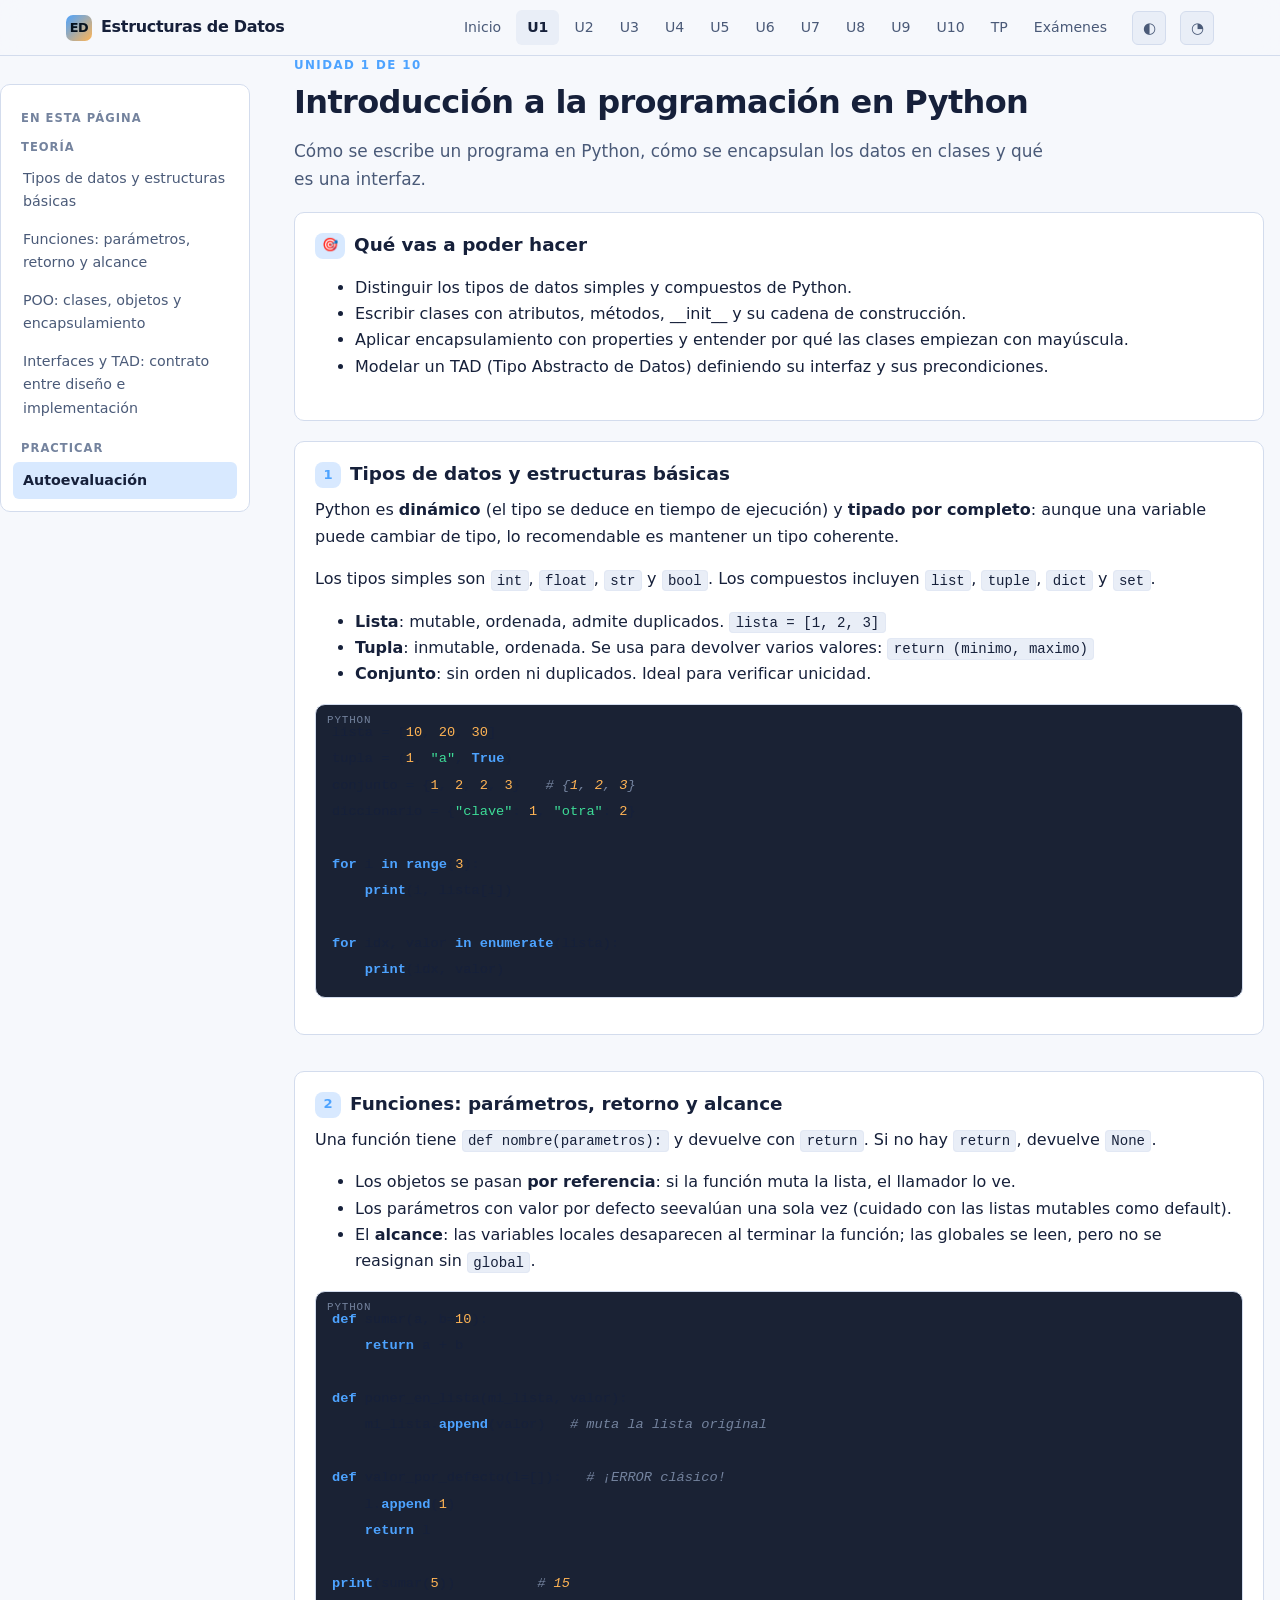
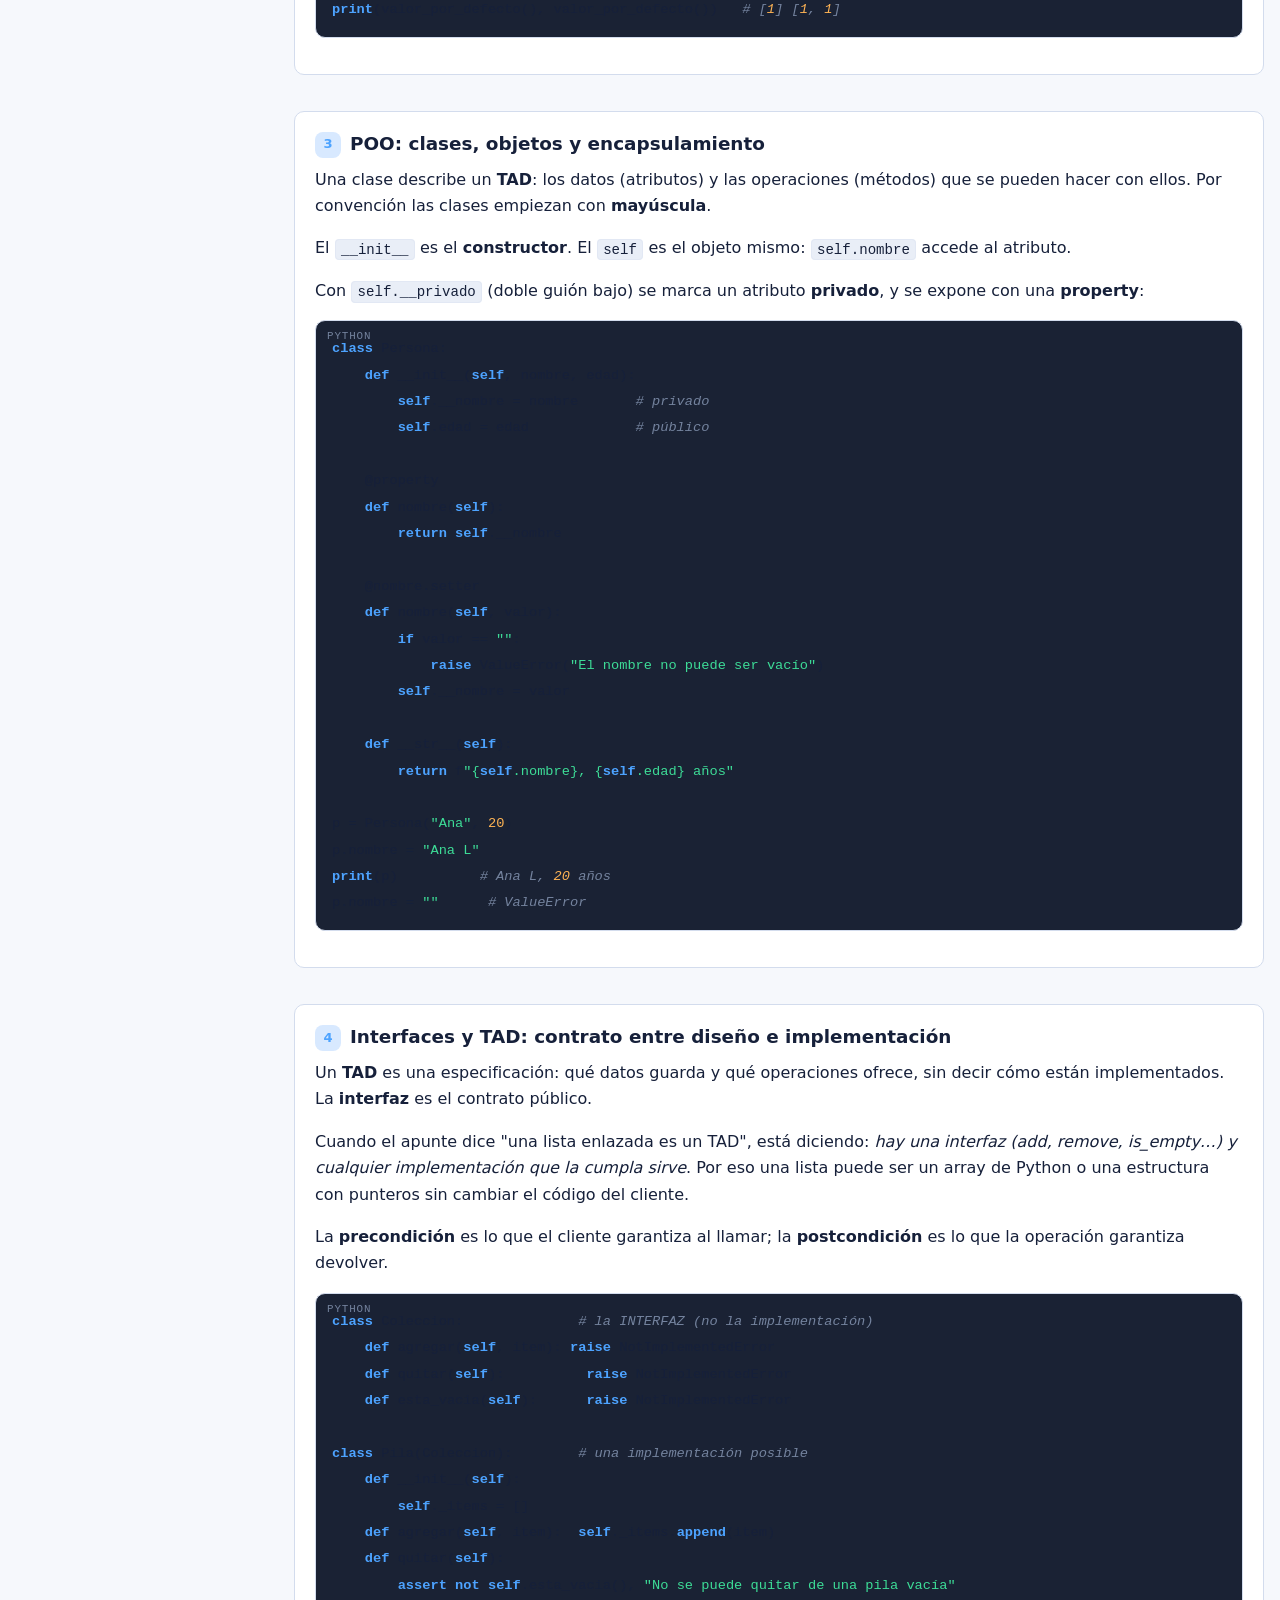
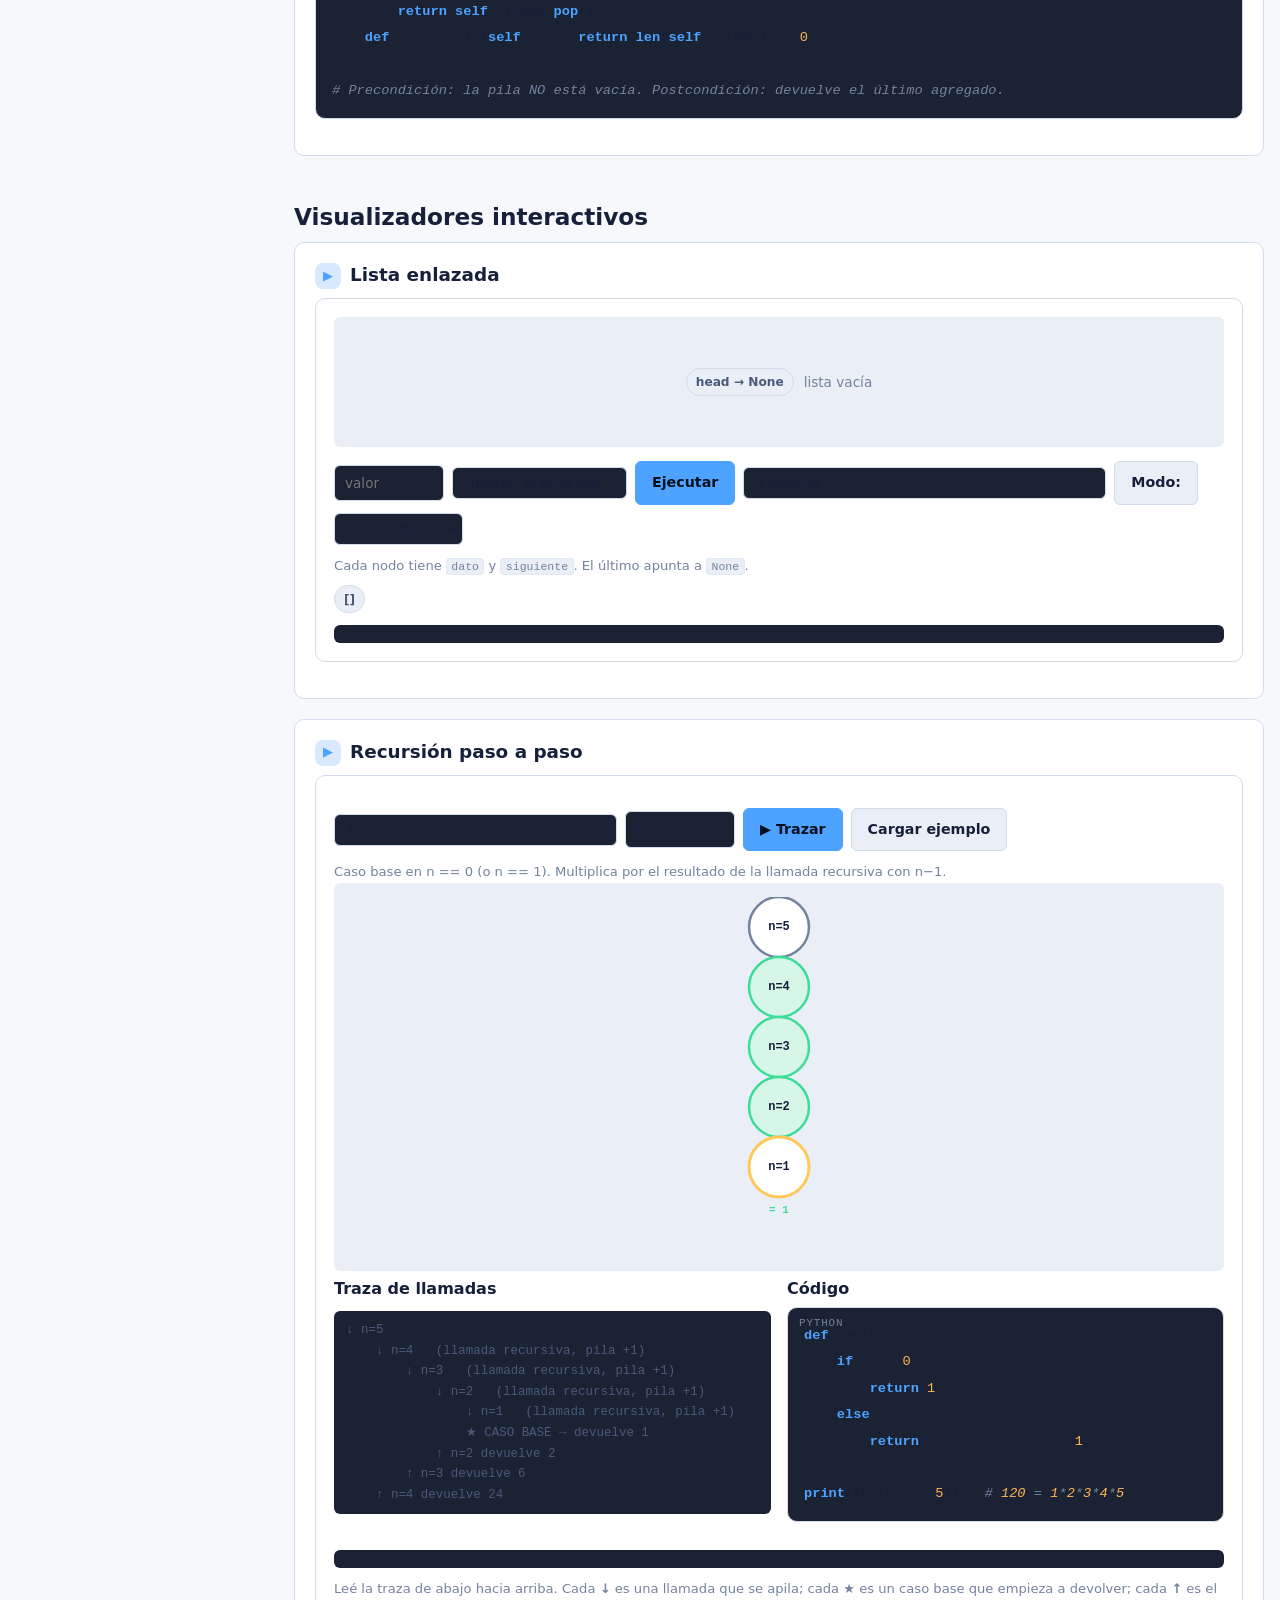
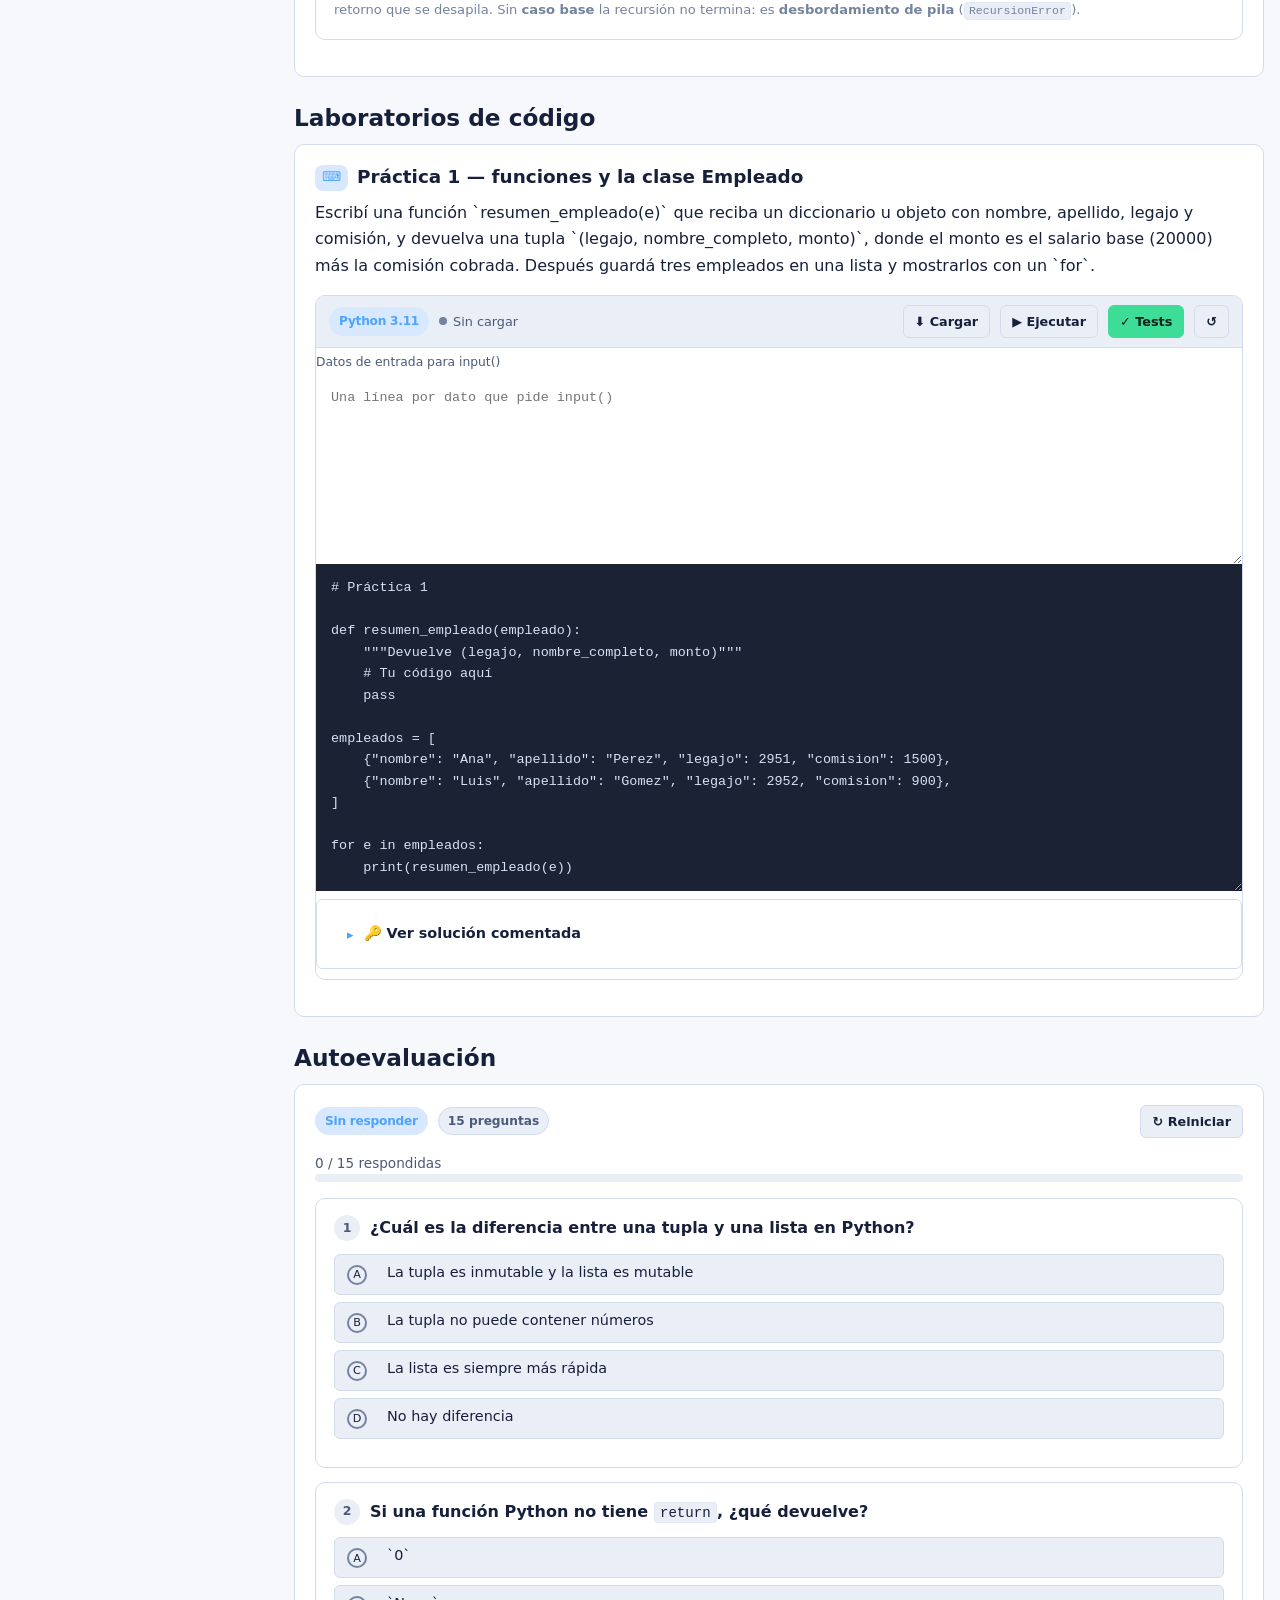
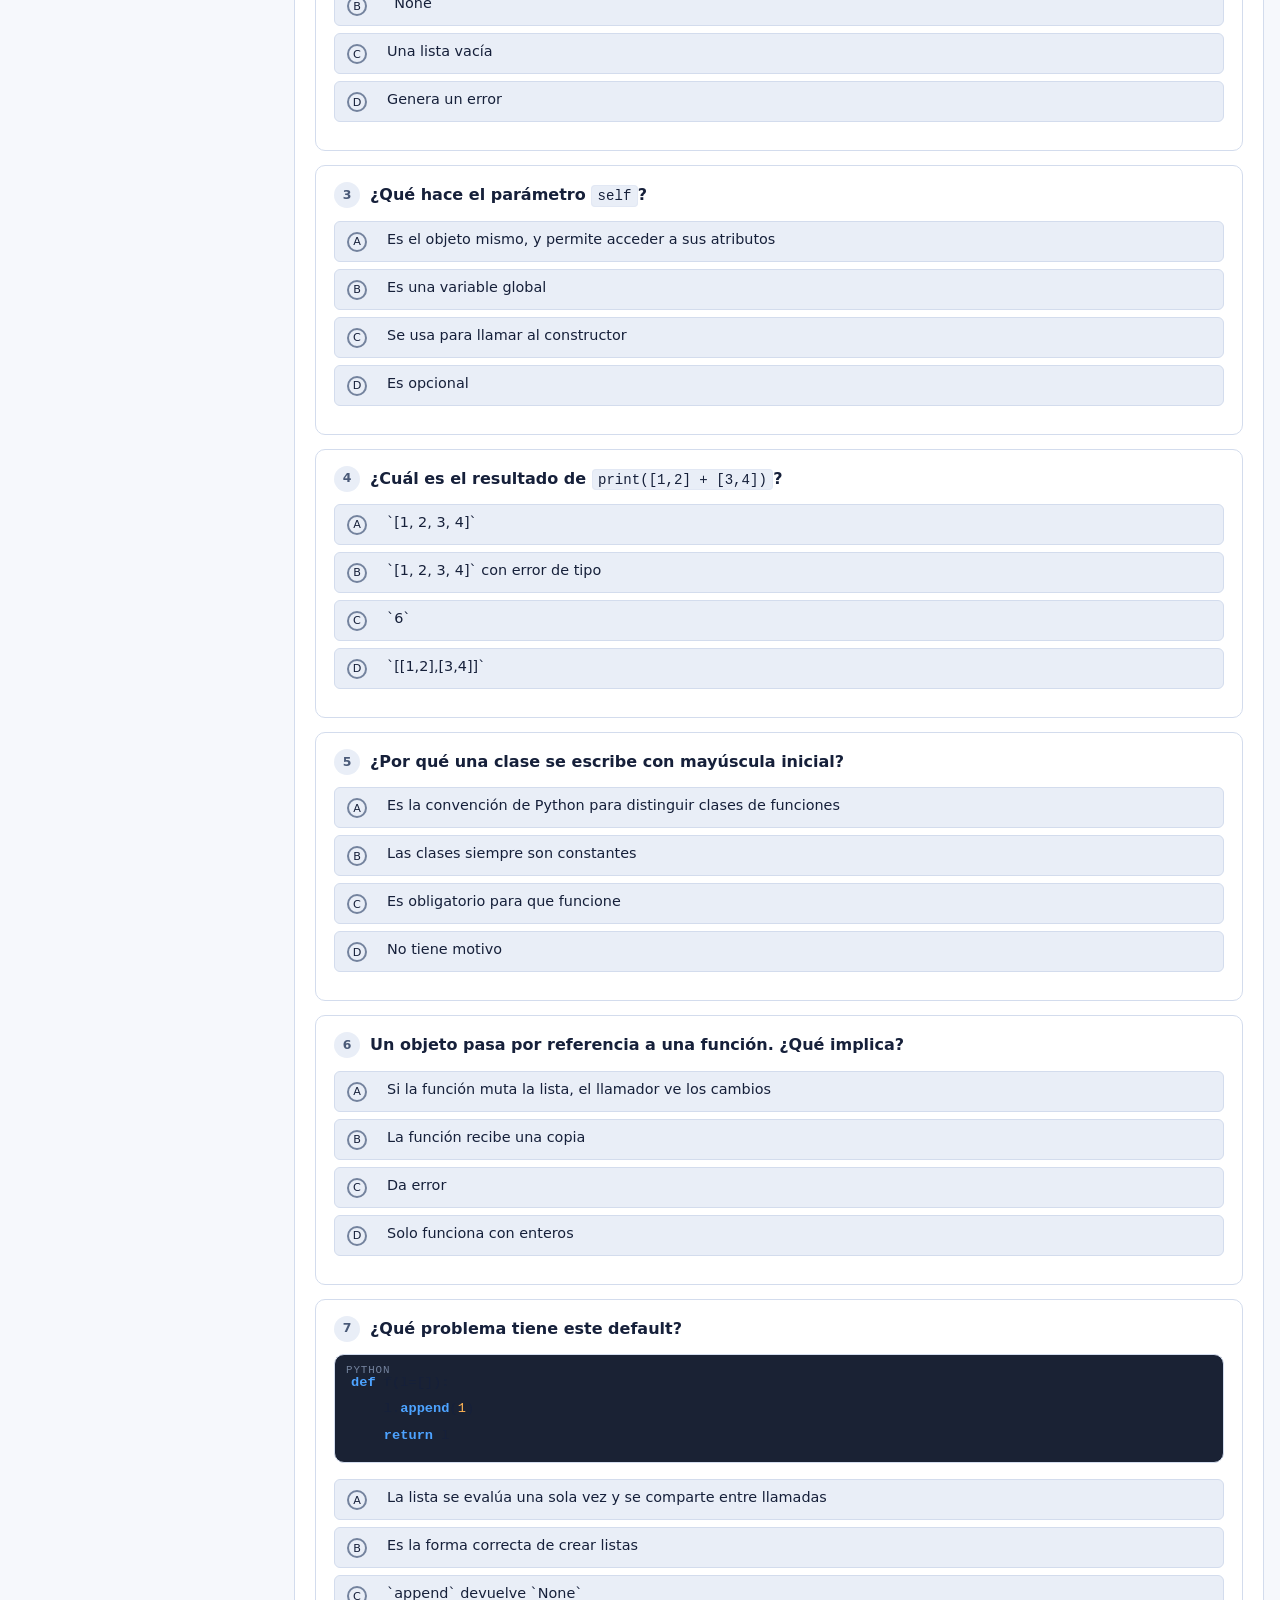
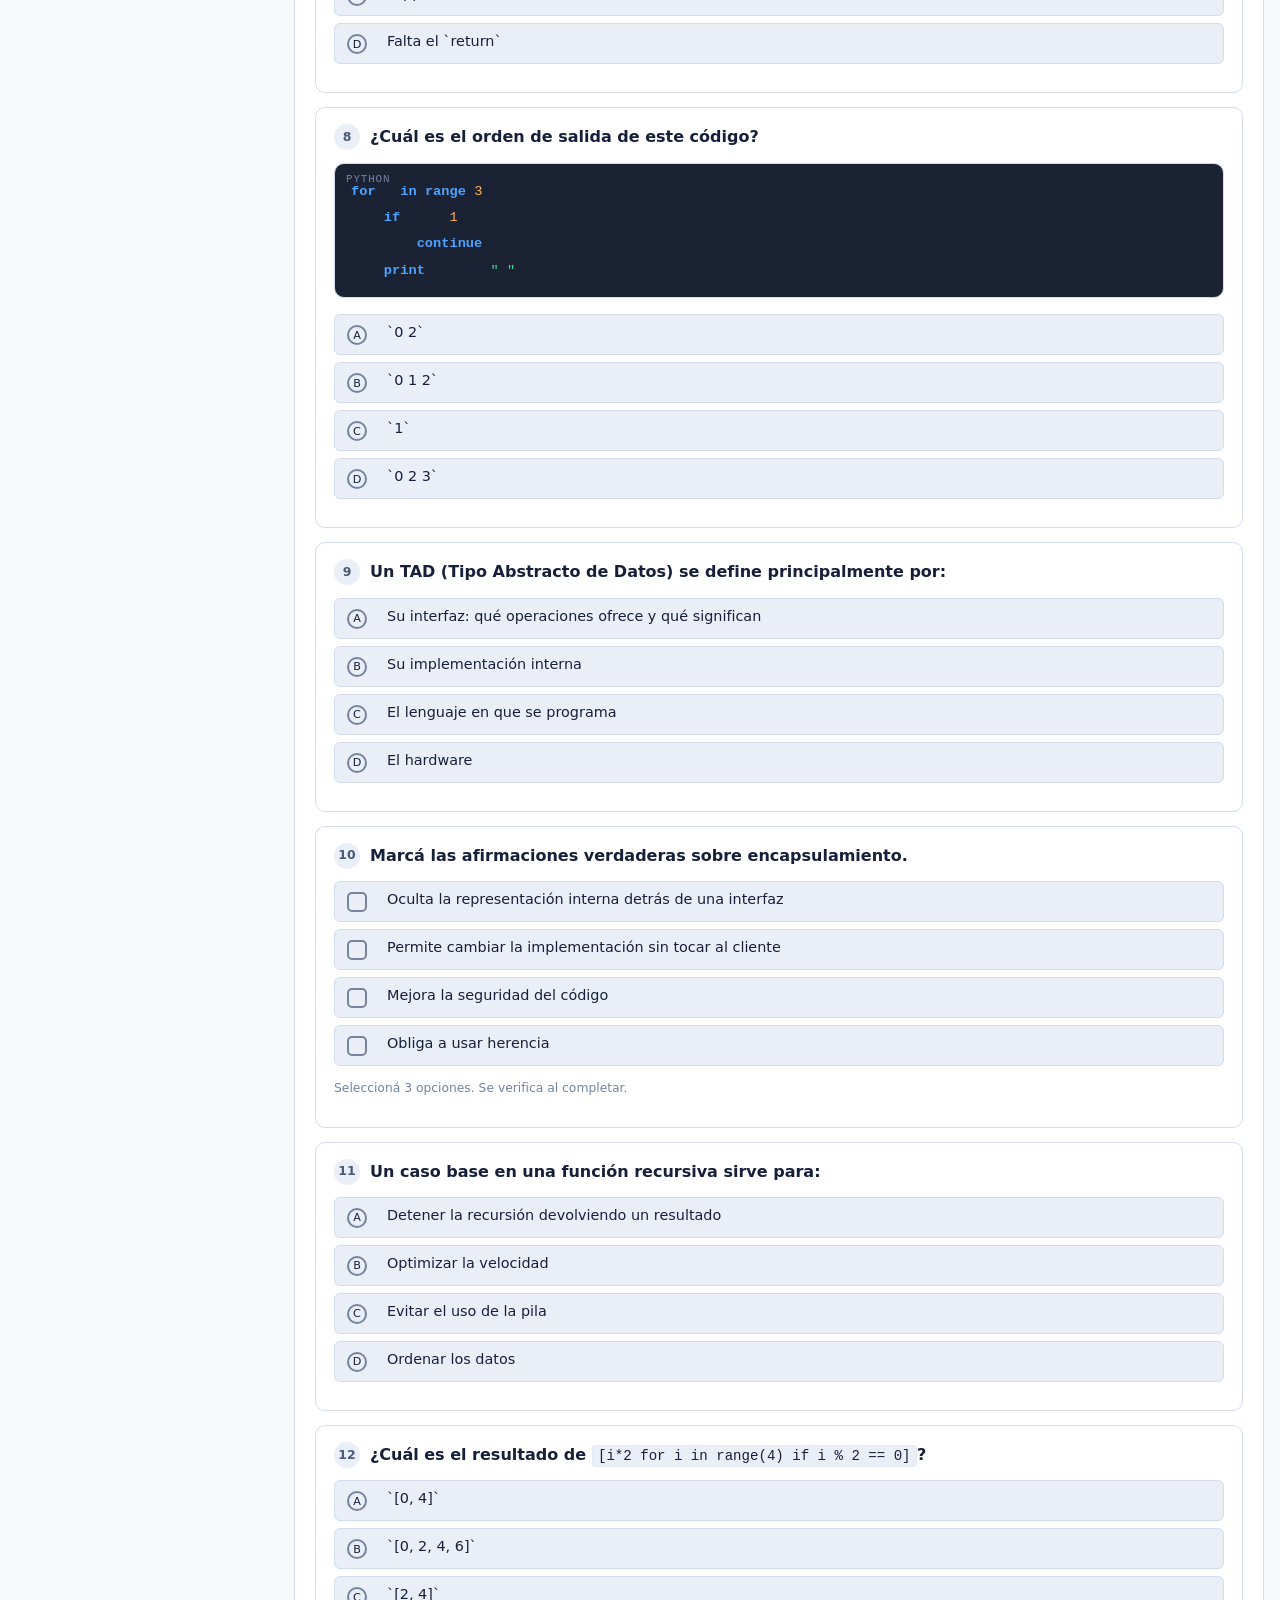
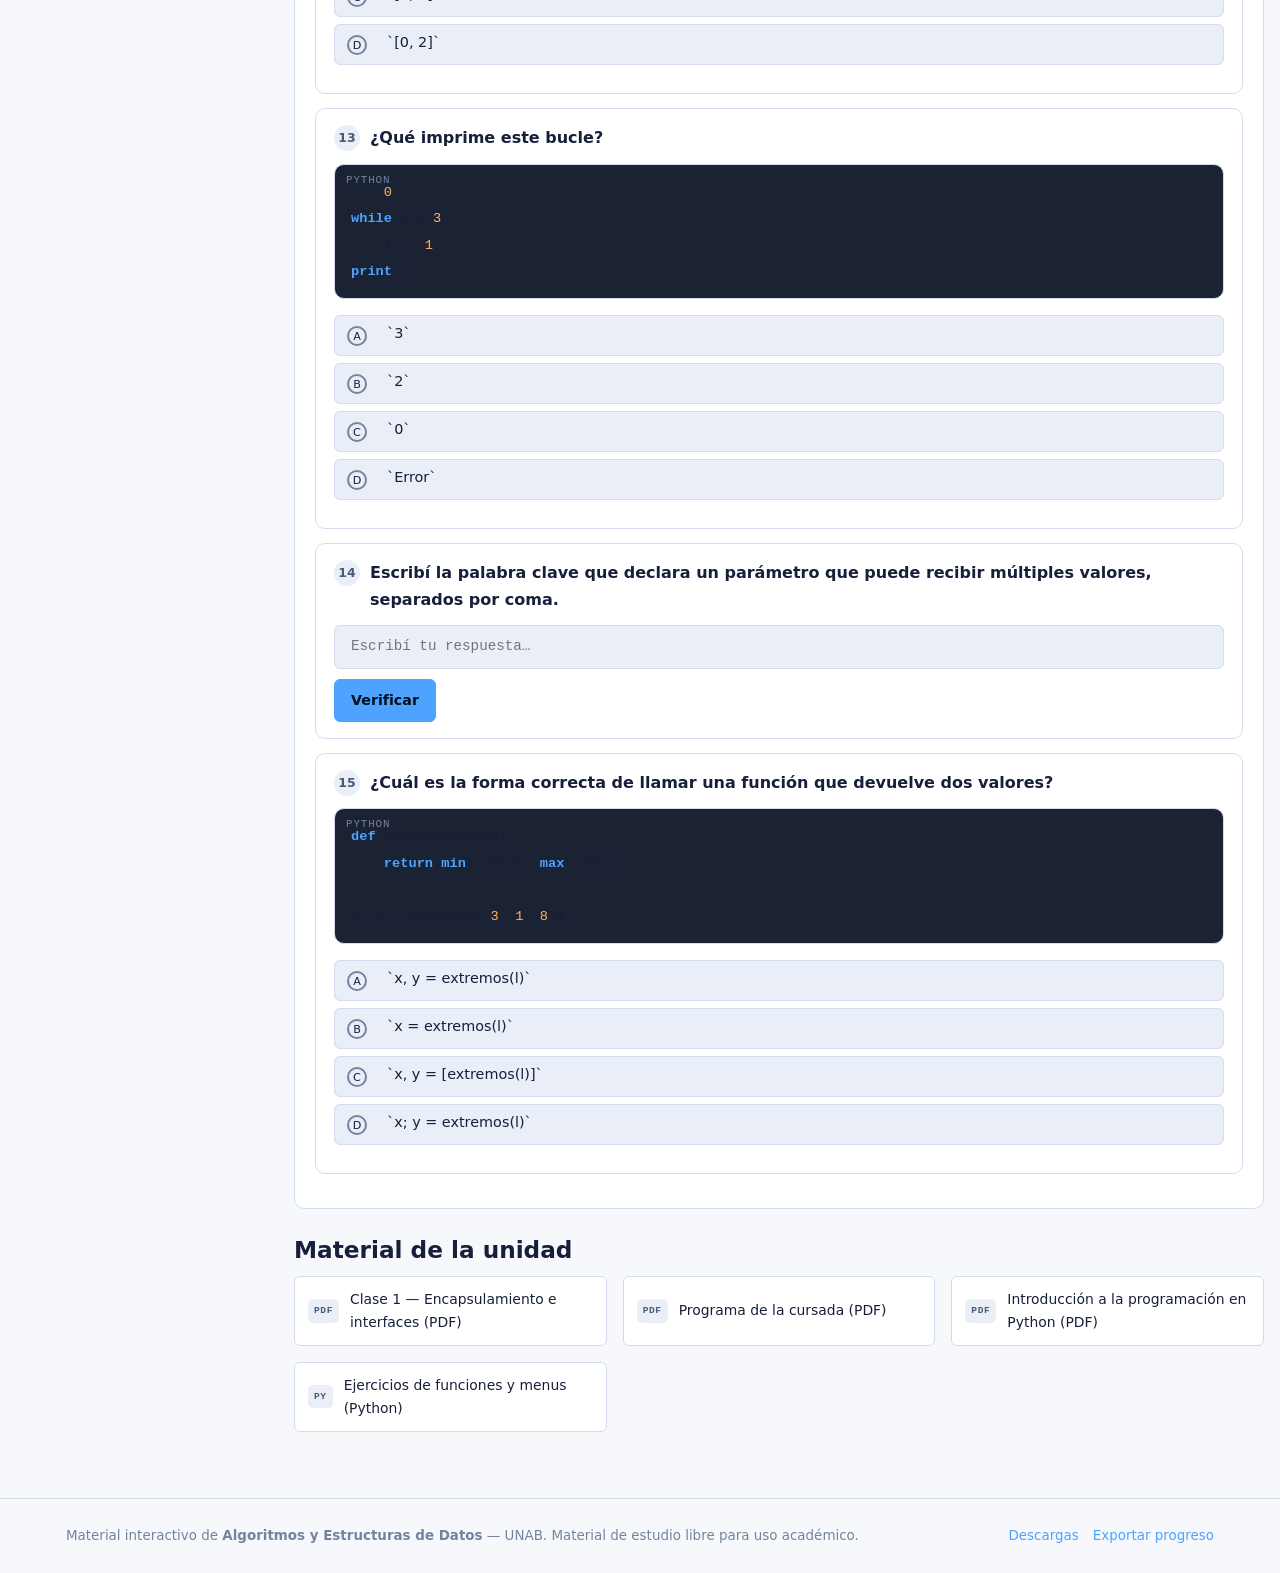
==== u1/index.html @ 3e78f1c4 "Publicar el sitio interactivo de Algoritmos y Estructuras de Datos para consulta y práctica de los a" ====
<!DOCTYPE html>
<html lang="es" data-root="../">
<head>
  <meta charset="utf-8">
  <meta name="viewport" content="width=device-width, initial-scale=1">
  <title>U1 — Estructuras de Datos</title>
  <meta name="description" content="Unidad 1 del curso de Algoritmos y Estructuras de Datos.">
  <link rel="stylesheet" href="../assets/css/main.css">
</head>
<body>
  <main class="wrap"></main>
  <script src="../assets/js/core.js"></script>
  <script src="../assets/js/quiz.js"></script>
  <script src="../assets/js/pyodide.js"></script>
  <script src="../assets/js/viz-linear.js"></script>
  <script src="../assets/js/viz-tree.js"></script>
  <script src="../assets/js/viz-heap.js"></script>
  <script src="../assets/js/viz-graph.js"></script>
  <script src="../assets/js/viz-recursion.js"></script>
  <script src="../assets/js/viz-sorting.js"></script>
  <script src="../assets/data/units.js"></script>
  <script src="../assets/data/quizzes.js"></script>
  <script src="../assets/data/tps.js"></script>
  <script src="../assets/data/exams.js"></script>
  <script src="../assets/js/pages.js"></script>
  <script>
  (function () {
    function boot() { EDD.unitPage('u1'); }
    if (document.readyState === 'loading') document.addEventListener('DOMContentLoaded', boot);
    else boot();
  })();
  </script>
</body>
</html>
---- assets/css/main.css ----
/* ============================================================
   Estructuras de Datos — Material Interactivo
   Design system. Sin dependencias. Funciona en file:// y http://
   ============================================================ */

:root {
  /* Paleta */
  --bg:            #0f1420;
  --bg-soft:       #151b2b;
  --bg-card:       #1a2234;
  --bg-inset:      #111726;
  --bg-code:       #0b1018;

  --fg:            #e6ebf5;
  --fg-muted:      #9aa8c2;
  --fg-dim:        #6b7a96;

  --line:          #26314a;
  --line-soft:     #1e2740;

  --brand:         #4da3ff;
  --brand-dark:    #1e6fd9;
  --brand-soft:    #16375f;

  --accent:        #ffb454;
  --accent-soft:   #4a3417;

  --ok:            #3ddc97;
  --ok-soft:       #10352a;
  --warn:          #ffc857;
  --warn-soft:     #3d2f10;
  --err:           #ff6b6b;
  --err-soft:      #3d1a1e;

  /* Un color por unidad. El sufijo -soft es la variante clara para
     gradientes y fondos; el tema claro redefine las deaccentuadas. */
  --u1:#4da3ff; --u2:#3ddc97; --u3:#ffb454; --u4:#c792ea;
  --u5:#ff8fa3; --u6:#67d5e0; --u7:#a3e635;
  --u8:#f472b6; --u9:#38bdf8; --u10:#fb923c;
  --u1-soft:#16375f; --u2-soft:#10352a; --u3-soft:#4a3417;
  --u4-soft:#33214a; --u5-soft:#451f2b; --u6-soft:#123a41;
  --u7-soft:#26330f; --u8-soft:#451f36; --u9-soft:#0d3040;
  --u10-soft:#452612;

  /* Métricas */
  --r-sm: 6px; --r: 10px; --r-lg: 16px;
  --sp: 16px;
  --shadow: 0 2px 8px rgba(0,0,0,.35);
  --shadow-lg: 0 8px 32px rgba(0,0,0,.45);
  --mono: ui-monospace, "Cascadia Code", "JetBrains Mono", Consolas, monospace;
  --sans: system-ui, -apple-system, "Segoe UI", Roboto, sans-serif;
  --maxw: 1180px;
}

/* Tema claro */
[data-theme="light"] {
  --bg: #f6f8fc; --bg-soft: #eef2f9; --bg-card: #ffffff; --bg-inset: #e9eef7;
  --bg-code: #1a2234;
  --fg: #16203a; --fg-muted: #4a5a78; --fg-dim: #74839e;
  --line: #d3dced; --line-soft: #e2e8f4;
  --brand-soft: #d8e9ff; --accent-soft: #fff0d6;
  --ok-soft: #d6f7e8; --warn-soft: #fff3d1; --err-soft: #ffe0e0;
  --u1-soft: #dbeafe; --u2-soft: #d6f7e8; --u3-soft: #fff0d6;
  --u4-soft: #f0e2fb; --u5-soft: #ffe1e8; --u6-soft: #d6f2f7;
  --u7-soft: #e6f7cf; --u8-soft: #fcdff0; --u9-soft: #d9f0fd;
  --u10-soft: #ffe6d4;
  --shadow: 0 2px 8px rgba(20,35,70,.09);
  --shadow-lg: 0 8px 32px rgba(20,35,70,.14);
}

* { box-sizing: border-box; }

html { scroll-behavior: smooth; scroll-padding-top: 84px; }

body {
  margin: 0;
  font-family: var(--sans);
  background: var(--bg);
  color: var(--fg);
  line-height: 1.65;
  font-size: 16px;
  -webkit-font-smoothing: antialiased;
}

a { color: var(--brand); text-decoration: none; }
a:hover { text-decoration: underline; }

h1, h2, h3, h4 { line-height: 1.25; margin: 0 0 .5em; font-weight: 700; }
h1 { font-size: 2rem; letter-spacing: -.02em; }
h2 { font-size: 1.45rem; }
h3 { font-size: 1.15rem; }
h4 { font-size: 1rem; }
p { margin: 0 0 1em; }
hr { border: 0; border-top: 1px solid var(--line); margin: 2rem 0; }

::selection { background: var(--brand-soft); color: var(--fg); }

/* ---------- Layout ---------- */
.wrap { max-width: var(--maxw); margin: 0 auto; padding: 0 var(--sp); }

.layout { display: grid; grid-template-columns: 250px minmax(0,1fr); gap: 28px; align-items: start; }
@media (max-width: 900px) { .layout { grid-template-columns: 1fr; } .sidebar { position: static !important; } }

.sidebar {
  position: sticky; top: 84px;
  max-height: calc(100vh - 104px); overflow-y: auto;
  background: var(--bg-card); border: 1px solid var(--line);
  border-radius: var(--r); padding: 12px;
}
.sidebar h4 {
  font-size: .72rem; text-transform: uppercase; letter-spacing: .09em;
  color: var(--fg-dim); margin: 14px 8px 6px;
}
.sidebar a {
  display: flex; align-items: center; gap: 8px;
  padding: 7px 10px; border-radius: var(--r-sm);
  color: var(--fg-muted); font-size: .89rem; text-decoration: none;
}
.sidebar a:hover { background: var(--bg-inset); color: var(--fg); text-decoration: none; }
.sidebar a.active { background: var(--brand-soft); color: var(--fg); font-weight: 600; }
.sidebar a .dot { width: 8px; height: 8px; border-radius: 50%; background: var(--fg-dim); flex: none; }
.sidebar a.active .dot { background: var(--brand); }

/* ---------- Nav superior ---------- */
.topnav {
  position: sticky; top: 0; z-index: 50;
  background: color-mix(in srgb, var(--bg) 88%, transparent);
  backdrop-filter: blur(12px);
  border-bottom: 1px solid var(--line);
}
.topnav-inner {
  max-width: var(--maxw); margin: 0 auto; padding: 10px var(--sp);
  display: flex; align-items: center; gap: 14px; flex-wrap: wrap;
}
.brand { display: flex; align-items: center; gap: 9px; font-weight: 800; color: var(--fg); letter-spacing: -.02em; }
.brand:hover { text-decoration: none; }
.brand .logo {
  width: 26px; height: 26px; border-radius: 7px; flex: none;
  background: linear-gradient(135deg, var(--brand), var(--u3));
  display: grid; place-items: center; font-size: .8rem; color: #06121f; font-weight: 900;
}
.topnav .spacer { flex: 1; }
.topnav-links { display: flex; gap: 4px; align-items: center; }
.topnav-links a {
  padding: 6px 11px; border-radius: var(--r-sm); font-size: .88rem;
  color: var(--fg-muted);
}
.topnav-links a:hover { background: var(--bg-inset); color: var(--fg); text-decoration: none; }
.topnav-links a.active { color: var(--fg); background: var(--bg-inset); font-weight: 600; }

.icon-btn {
  background: var(--bg-inset); border: 1px solid var(--line); color: var(--fg-muted);
  border-radius: var(--r-sm); width: 34px; height: 34px; cursor: pointer;
  display: grid; place-items: center; font-size: 15px; transition: .15s;
}
.icon-btn:hover { color: var(--fg); border-color: var(--brand); }

/* ---------- Cards ---------- */
.card {
  background: var(--bg-card); border: 1px solid var(--line);
  border-radius: var(--r); padding: 20px; margin-bottom: 20px;
}
.card > :last-child { margin-bottom: 0; }
.card-head {
  display: flex; align-items: center; gap: 10px; flex-wrap: wrap;
  margin: -4px 0 14px;
}
.card-head h2, .card-head h3 { margin: 0; }

.grid { display: grid; gap: 16px; }
.grid-2 { grid-template-columns: repeat(auto-fit, minmax(280px, 1fr)); }
.grid-3 { grid-template-columns: repeat(auto-fit, minmax(230px, 1fr)); }
.grid-4 { grid-template-columns: repeat(auto-fit, minmax(190px, 1fr)); }

/* ---------- Chips / Badges ---------- */
.chip {
  display: inline-flex; align-items: center; gap: 5px;
  padding: 3px 9px; border-radius: 999px; font-size: .76rem; font-weight: 600;
  background: var(--bg-inset); color: var(--fg-muted); border: 1px solid var(--line);
  white-space: nowrap;
}
.chip.brand { background: var(--brand-soft); color: var(--brand); border-color: transparent; }
.chip.ok { background: var(--ok-soft); color: var(--ok); border-color: transparent; }
.chip.warn { background: var(--warn-soft); color: var(--warn); border-color: transparent; }
.chip.err { background: var(--err-soft); color: var(--err); border-color: transparent; }
.chip.accent { background: var(--accent-soft); color: var(--accent); border-color: transparent; }
.chip .dot { width: 7px; height: 7px; border-radius: 50%; background: currentColor; }

/* ---------- Botones ---------- */
.btn {
  display: inline-flex; align-items: center; justify-content: center; gap: 7px;
  padding: 9px 16px; border-radius: var(--r-sm); border: 1px solid var(--line);
  background: var(--bg-inset); color: var(--fg); font: inherit; font-size: .89rem;
  font-weight: 600; cursor: pointer; transition: .15s; text-decoration: none;
}
.btn:hover { border-color: var(--brand); text-decoration: none; }
.btn.primary { background: var(--brand); border-color: var(--brand); color: #04101f; }
.btn.primary:hover { background: #6fb4ff; }
.btn.ok { background: var(--ok); border-color: var(--ok); color: #04231a; }
.btn.danger { color: var(--err); }
.btn.sm { padding: 5px 11px; font-size: .8rem; }
.btn:disabled { opacity: .45; cursor: not-allowed; }
.btn-row { display: flex; gap: 10px; flex-wrap: wrap; align-items: center; }

/* ---------- Código ---------- */
code {
  font-family: var(--mono); font-size: .88em;
  background: var(--bg-inset); padding: .12em .38em; border-radius: 4px;
  border: 1px solid var(--line-soft);
}
pre {
  background: var(--bg-code); border: 1px solid var(--line);
  border-radius: var(--r); padding: 14px 16px; overflow-x: auto; margin: 0 0 1em;
}
pre code { background: none; border: 0; padding: 0; font-size: .855rem; line-height: 1.6; }
.codeblock { position: relative; margin-bottom: 1em; }
.codeblock .copy {
  position: absolute; top: 8px; right: 8px; opacity: 0; transition: .15s;
  padding: 3px 8px; font-size: .72rem;
}
.codeblock:hover .copy { opacity: 1; }
.codeblock .lang {
  position: absolute; top: 8px; left: 12px; font-size: .68rem; color: var(--fg-dim);
  font-family: var(--mono); text-transform: uppercase; letter-spacing: .08em;
}

/* ---------- Tablas ---------- */
.table-wrap { overflow-x: auto; margin-bottom: 1em; border: 1px solid var(--line); border-radius: var(--r); }
table { border-collapse: collapse; width: 100%; font-size: .9rem; }
th, td { padding: 9px 12px; text-align: left; border-bottom: 1px solid var(--line-soft); vertical-align: top; }
th { background: var(--bg-inset); font-weight: 700; font-size: .8rem; text-transform: uppercase; letter-spacing: .05em; color: var(--fg-muted); }
tbody tr:last-child td { border-bottom: 0; }
tbody tr:hover { background: var(--bg-inset); }
td code { white-space: nowrap; }

/* ---------- Callouts ---------- */
.note {
  border-left: 3px solid var(--brand); background: var(--bg-inset);
  padding: 12px 16px; border-radius: 0 var(--r-sm) var(--r-sm) 0; margin: 0 0 1em;
}
.note > :last-child { margin-bottom: 0; }
.note .t { font-weight: 700; display: block; margin-bottom: 4px; color: var(--brand); }
.note.warn { border-color: var(--warn); } .note.warn .t { color: var(--warn); }
.note.ok { border-color: var(--ok); } .note.ok .t { color: var(--ok); }
.note.err { border-color: var(--err); } .note.err .t { color: var(--err); }
.note.accent { border-color: var(--accent); } .note.accent .t { color: var(--accent); }

/* ---------- Acordeón ---------- */
details.acc {
  border: 1px solid var(--line); border-radius: var(--r);
  margin-bottom: 10px; background: var(--bg-card); overflow: hidden;
}
details.acc > summary {
  cursor: pointer; padding: 12px 16px; font-weight: 600; list-style: none;
  display: flex; align-items: center; gap: 10px; user-select: none;
}
details.acc > summary::-webkit-details-marker { display: none; }
details.acc > summary::before {
  content: "▸"; color: var(--brand); transition: transform .15s; flex: none; font-size: .9em;
}
details.acc[open] > summary::before { transform: rotate(90deg); }
details.acc[open] > summary { border-bottom: 1px solid var(--line); }
details.acc .acc-body { padding: 14px 16px; }
details.acc .acc-body > :last-child { margin-bottom: 0; }

/* ---------- Barra de progreso ---------- */
.bar { height: 8px; border-radius: 999px; background: var(--bg-inset); overflow: hidden; }
.bar > i { display: block; height: 100%; border-radius: 999px; background: linear-gradient(90deg, var(--brand), var(--u3)); transition: width .4s ease; }
.bar.ok > i { background: linear-gradient(90deg, var(--ok), var(--u2)); }

/* ---------- Quiz ---------- */
.quiz { }
.quiz-head {
  display: flex; align-items: center; justify-content: space-between;
  gap: 12px; flex-wrap: wrap; margin-bottom: 14px;
}
.quiz-progress { font-size: .85rem; color: var(--fg-muted); font-variant-numeric: tabular-nums; }

.q { border: 1px solid var(--line); border-radius: var(--r); background: var(--bg-card); padding: 16px 18px; margin-bottom: 14px; }
.q.correct { border-color: var(--ok); background: color-mix(in srgb, var(--ok-soft) 45%, var(--bg-card)); }
.q.incorrect { border-color: var(--err); background: color-mix(in srgb, var(--err-soft) 45%, var(--bg-card)); }
.q-head { display: flex; gap: 10px; margin-bottom: 12px; }
.q-num {
  flex: none; width: 26px; height: 26px; border-radius: 50%;
  background: var(--bg-inset); color: var(--fg-muted);
  display: grid; place-items: center; font-size: .78rem; font-weight: 700;
  font-variant-numeric: tabular-nums;
}
.q.correct .q-num { background: var(--ok); color: #04231a; }
.q.incorrect .q-num { background: var(--err); color: #2a0808; }
.q-text { flex: 1; font-weight: 600; }
.q-text code { font-weight: 400; }
.q-tag { display: block; font-size: .74rem; color: var(--fg-dim); font-weight: 500; margin-top: 3px; }

.opts { display: flex; flex-direction: column; gap: 7px; margin-bottom: 12px; }
.opt {
  display: flex; align-items: flex-start; gap: 10px;
  padding: 9px 12px; border: 1px solid var(--line); border-radius: var(--r-sm);
  background: var(--bg-inset); cursor: pointer; font-size: .9rem;
  transition: .12s; text-align: left; font-family: inherit; color: var(--fg); width: 100%;
}
.opt:hover:not(:disabled) { border-color: var(--brand); }
.opt:disabled { cursor: default; }
.opt .marker {
  flex: none; width: 20px; height: 20px; border-radius: 50%;
  border: 2px solid var(--fg-dim); display: grid; place-items: center;
  font-size: .7rem; margin-top: 1px;
}
.opt[data-multi="1"] .marker { border-radius: 5px; }
.opt.sel { border-color: var(--brand); background: var(--brand-soft); }
.opt.sel .marker { border-color: var(--brand); background: var(--brand); color: #04101f; }
.opt.right { border-color: var(--ok); background: var(--ok-soft); }
.opt.right .marker { border-color: var(--ok); background: var(--ok); color: #04231a; }
.opt.wrong { border-color: var(--err); background: var(--err-soft); }
.opt.wrong .marker { border-color: var(--err); background: var(--err); color: #2a0808; }
.opt .k { font-family: var(--mono); font-weight: 700; color: var(--fg-dim); flex: none; }

.q-exp {
  border-top: 1px dashed var(--line); padding-top: 11px; margin-top: 4px;
  font-size: .89rem; color: var(--fg-muted);
}
.q-exp .t { font-weight: 700; color: var(--fg); display: block; margin-bottom: 3px; }
.q-exp pre { margin: 8px 0 0; }

.quiz-result {
  text-align: center; padding: 26px 20px; border: 1px solid var(--line);
  border-radius: var(--r); background: var(--bg-card); margin-top: 8px;
}
.quiz-result .score { font-size: 2.6rem; font-weight: 800; letter-spacing: -.03em; line-height: 1; }
.quiz-result .score small { font-size: 1rem; color: var(--fg-dim); font-weight: 500; }

/* ---------- Consola Python ---------- */
.py-lab { border: 1px solid var(--line); border-radius: var(--r); overflow: hidden; background: var(--bg-card); margin-bottom: 1em; }
.py-lab-bar {
  display: flex; align-items: center; gap: 10px; flex-wrap: wrap;
  padding: 9px 13px; background: var(--bg-inset); border-bottom: 1px solid var(--line);
}
.py-lab-bar .st { font-size: .8rem; color: var(--fg-muted); display: flex; align-items: center; gap: 6px; }
.py-lab-bar .st .dot { width: 8px; height: 8px; border-radius: 50%; background: var(--fg-dim); }
.py-lab-bar .st.loaded .dot { background: var(--ok); }
.py-lab-bar .st.loading .dot { background: var(--warn); animation: pulse 1s infinite; }
.py-lab-bar .st.error .dot { background: var(--err); }
@keyframes pulse { 50% { opacity: .3; } }
.py-lab-bar .spacer { flex: 1; }

.editor-wrap { position: relative; background: var(--bg-code); }
.editor {
  width: 100%; border: 0; background: transparent; color: #d6e2f5;
  font-family: var(--mono); font-size: .84rem; line-height: 1.6;
  padding: 13px 15px; resize: vertical; min-height: 190px;
  tab-size: 4; outline: none; display: block;
}
.editor:focus { background: #0d1320; }
.console {
  background: var(--bg-code); border-top: 1px solid var(--line);
  padding: 11px 15px; font-family: var(--mono); font-size: .82rem;
  max-height: 340px; overflow-y: auto; white-space: pre-wrap; word-break: break-word;
  line-height: 1.55;
}
.console:empty { display: none; }
.console .l-out { color: #cfe0f5; }
.console .l-err { color: var(--err); }
.console .l-ok { color: var(--ok); }
.console .l-info { color: var(--fg-dim); }
.console .l-head { color: var(--brand); font-weight: 700; }

.test-results { border-top: 1px solid var(--line); padding: 11px 15px; background: var(--bg-inset); font-size: .85rem; }
.test-results ol { margin: 6px 0 0; padding-left: 22px; }
.test-results li { margin-bottom: 4px; }
.test-results li.pass { color: var(--ok); }
.test-results li.fail { color: var(--err); }
.test-score { font-weight: 700; margin-bottom: 2px; }

/* ---------- Visualizadores ---------- */
.viz {
  border: 1px solid var(--line); border-radius: var(--r);
  background: var(--bg-card); padding: 18px; margin-bottom: 1em;
}
.viz-stage {
  background: var(--bg-inset); border-radius: var(--r-sm);
  padding: 22px 16px; min-height: 130px; overflow-x: auto;
  display: flex; align-items: center; justify-content: center; gap: 0;
}
.viz-controls { display: flex; gap: 8px; flex-wrap: wrap; align-items: center; margin-top: 14px; }
.viz-controls input[type="text"], .viz-controls input[type="number"], .viz-controls select {
  background: var(--bg-code); border: 1px solid var(--line); color: var(--fg);
  border-radius: var(--r-sm); padding: 6px 10px; font: inherit; font-size: .85rem;
}
.viz-controls input[type="text"] { min-width: 110px; }
.viz-controls label { font-size: .82rem; color: var(--fg-muted); display: flex; align-items: center; gap: 6px; }
.viz-log {
  margin-top: 12px; font-family: var(--mono); font-size: .78rem;
  color: var(--fg-muted); background: var(--bg-code); border-radius: var(--r-sm);
  padding: 9px 12px; max-height: 130px; overflow-y: auto; white-space: pre-wrap;
}
.viz-caption { font-size: .82rem; color: var(--fg-dim); margin-top: 10px; }

/* Nodos de lista / pila / cola */
.nd {
  min-width: 46px; height: 40px; padding: 0 8px; border-radius: var(--r-sm);
  background: var(--brand-soft); border: 2px solid var(--brand); color: var(--fg);
  display: grid; place-items: center; font-family: var(--mono); font-size: .9rem; font-weight: 700;
  transition: all .3s cubic-bezier(.34,1.56,.64,1); flex: none; position: relative;
}
.nd.head { background: var(--accent); border-color: var(--accent); color: #1c1200; }
.nd.tail { box-shadow: 0 0 0 3px var(--ok-soft); border-color: var(--ok); }
.nd.hl { animation: pop .45s cubic-bezier(.34,1.56,.64,1); box-shadow: 0 0 0 4px var(--accent-soft); }
.nd.gone { opacity: .2; transform: scale(.7); }
@keyframes pop { 0% { transform: scale(.3) rotate(-8deg); } 100% { transform: scale(1); } }
.nd-sub { position: absolute; top: -17px; font-size: .62rem; color: var(--fg-dim); font-family: var(--sans); font-weight: 500; }
.arrow { color: var(--fg-dim); font-family: var(--mono); margin: 0 5px; flex: none; font-size: 1.05rem; }
.nil {
  font-family: var(--mono); font-size: .8rem; color: var(--fg-dim);
  border: 1px dashed var(--line); border-radius: var(--r-sm); padding: 5px 10px; flex: none;
}

/* Stack / Queue */
.bar-item {
  min-width: 52px; height: 40px; padding: 0 10px; border-radius: var(--r-sm);
  background: var(--bg-card); border: 2px solid var(--u2); color: var(--fg);
  display: grid; place-items: center; font-family: var(--mono); font-weight: 700; font-size: .88rem;
  transition: all .35s cubic-bezier(.34,1.56,.64,1); flex: none;
}
.bar-item.top { background: var(--accent); border-color: var(--accent); color: #1c1200; }
.bar-item.in { animation: dropIn .35s cubic-bezier(.34,1.56,.64,1); }
.bar-item.out { animation: liftOut .3s ease-in forwards; }
@keyframes dropIn { from { transform: translateY(-40px) scale(.6); opacity: 0; } }
@keyframes liftOut { to { transform: translateY(-40px) scale(.6); opacity: 0; } }
.bar-tag {
  font-size: .68rem; color: var(--fg-dim); text-align: center; margin-top: 5px;
  font-family: var(--sans); font-weight: 600; letter-spacing: .04em;
}

/* Árbol */
.tree-stage { min-height: 260px; overflow-x: auto; padding: 14px; }
.tree-stage svg { display: block; margin: 0 auto; }
.tree-node circle { transition: all .35s ease; }
.tree-node text { font-family: var(--mono); font-size: 13px; font-weight: 700; text-anchor: middle; dominant-baseline: central; }
.tree-edge { stroke: var(--fg-dim); stroke-width: 1.8; fill: none; transition: all .35s ease; }
.tree-edge.hl { stroke: var(--accent); stroke-width: 3; }
.tree-node.hl circle { stroke: var(--accent); stroke-width: 3.5; }
.tree-node.visited circle { fill: var(--ok-soft); stroke: var(--ok); }
.tree-node.inpath circle { stroke: var(--warn); stroke-width: 3; }

/* Heap */
.heap-array { display: flex; gap: 6px; align-items: flex-end; font-family: var(--mono); font-size: .82rem; }
.heap-cell {
  width: 40px; height: 40px; display: grid; place-items: center; flex: none;
  border: 2px solid var(--line); border-radius: var(--r-sm); background: var(--bg-card);
  transition: all .35s cubic-bezier(.34,1.56,.64,1); position: relative;
}
.heap-cell .ix { position: absolute; top: -16px; font-size: .6rem; color: var(--fg-dim); }
.heap-cell.root { border-color: var(--accent); background: var(--accent-soft); color: var(--accent); font-weight: 800; }
.heap-cell.cmp { border-color: var(--brand); background: var(--brand-soft); color: var(--brand); }
.heap-cell.swapping { transform: scale(1.15); }
@keyframes cellSwap { 0% { transform: translateY(-14px) scale(1.1); } 100% { transform: none; } }
.heap-cell.swapping { animation: cellSwap .4s cubic-bezier(.34,1.56,.64,1); }

/* Ordenamiento — barras verticales */
.sbars {
  display: flex; align-items: flex-end; gap: 6px;
  width: 100%; height: 190px; padding: 18px 6px 26px; position: relative;
}
.sbar {
  flex: 1 1 0; min-width: 20px; position: relative;
  background: linear-gradient(180deg, var(--brand), var(--u3));
  border-radius: 5px 5px 2px 2px; border: 1px solid var(--line);
  transition: height .3s cubic-bezier(.34,1.56,.64,1), background .25s, transform .25s;
}
.sbar-lbl {
  position: absolute; top: -18px; left: 50%; transform: translateX(-50%);
  font-family: var(--mono); font-size: .68rem; color: var(--fg-muted); font-weight: 600;
}
.sbar.sorted { background: linear-gradient(180deg, var(--ok), var(--u2)); }
.sbar.sorted .sbar-lbl { color: var(--ok); font-weight: 800; }
.sbar.i { background: linear-gradient(180deg, var(--accent), var(--accent-soft)); transform: translateY(-5px); }
.sbar.i .sbar-lbl { color: var(--accent); font-weight: 800; }
.sbar.j { background: linear-gradient(180deg, var(--u1), var(--u1-soft)); }
.sbar.j .sbar-lbl { color: var(--u1); font-weight: 800; }
.sbar.k { outline: 2px dashed var(--u1); outline-offset: 2px; }
.sbar.pivot { background: linear-gradient(180deg, var(--warn), var(--warn-soft)); transform: translateY(-7px); }
.sbar.pivot .sbar-lbl { color: var(--warn); font-weight: 800; }
.sbar.merge { background: linear-gradient(180deg, var(--accent), var(--brand)); }
.sbar.merge .sbar-lbl { color: var(--accent); font-weight: 800; }

/* Grafo */
.graph-stage { min-height: 300px; }
.graph-stage svg { width: 100%; height: auto; display: block; }
.gnode circle { transition: all .3s ease; cursor: pointer; }
.gnode text { font-family: var(--mono); font-weight: 700; font-size: 13px; text-anchor: middle; dominant-baseline: central; pointer-events: none; }
.gedge { stroke: var(--fg-dim); stroke-width: 1.8; transition: all .3s ease; }
.gedge.hot { stroke: var(--accent); stroke-width: 3.4; }
.gedge.path { stroke: var(--ok); stroke-width: 4; }
.gedge-label { font-family: var(--mono); font-size: 10.5px; fill: var(--fg-muted); text-anchor: middle; dominant-baseline: central; pointer-events: none; }
.gnode.cur circle { fill: var(--accent); stroke: var(--accent); stroke-width: 3.5; }
.gnode.vis circle { fill: var(--ok-soft); stroke: var(--ok); stroke-width: 2.5; }
.gnode.inq circle { fill: var(--brand-soft); stroke: var(--brand); stroke-width: 2.5; }
.gnode.dist circle { stroke: var(--warn); stroke-width: 3; }

/* Recursión / tracing */
.trace-tbl { width: 100%; border-collapse: collapse; font-family: var(--mono); font-size: .8rem; }
.trace-tbl th, .trace-tbl td { padding: 5px 9px; text-align: left; border-bottom: 1px solid var(--line-soft); }
.trace-tbl tr.enter td { color: var(--brand); }
.trace-tbl tr.ret td { color: var(--ok); }
.trace-tbl tr.base td { color: var(--accent); }
.trace-tbl tr.case td { color: var(--fg); }
.stack-viz { display: flex; flex-direction: column-reverse; gap: 4px; align-items: center; }
.stack-frame {
  padding: 5px 13px; border: 2px solid var(--brand); border-radius: var(--r-sm);
  background: var(--brand-soft); font-family: var(--mono); font-size: .78rem; font-weight: 700;
  animation: dropIn .3s ease;
}
.stack-frame.ret { border-color: var(--ok); background: var(--ok-soft); color: var(--ok); }

/* Sorting */
.sort-bars { display: flex; align-items: flex-end; gap: 4px; height: 210px; padding: 10px 0; }
.sort-bar { flex: 1; background: var(--brand); border-radius: 3px 3px 0 0; position: relative; transition: height .12s, background .12s; min-height: 4px; }
.sort-bar.cmp { background: var(--warn); }
.sort-bar.swap { background: var(--accent); }
.sort-bar.sorted { background: var(--ok); }
.sort-bar .v { position: absolute; top: -17px; left: 50%; transform: translateX(-50%); font-size: .65rem; color: var(--fg-dim); font-family: var(--mono); }

/* ---------- Dashboard ---------- */
.hero {
  border-radius: var(--r-lg); padding: 34px 30px; margin-bottom: 26px;
  background: linear-gradient(135deg, var(--brand-dark), var(--u4) 55%, var(--u3));
  color: #fff; position: relative; overflow: hidden;
}
.hero::after {
  content: ""; position: absolute; inset: 0;
  background: radial-gradient(circle at 85% 20%, rgba(255,255,255,.16), transparent 55%);
}
.hero > * { position: relative; z-index: 1; }
.hero h1 { color: #fff; margin-bottom: 8px; font-size: 2.2rem; }
.hero p { color: rgba(255,255,255,.92); max-width: 62ch; margin-bottom: 0; }
.hero .chips { margin-top: 16px; display: flex; gap: 8px; flex-wrap: wrap; }
.hero .chip { background: rgba(0,0,0,.26); color: #fff; border-color: rgba(255,255,255,.24); }

.unit-card {
  display: flex; flex-direction: column; gap: 10px;
  background: var(--bg-card); border: 1px solid var(--line);
  border-radius: var(--r); padding: 18px; text-decoration: none; color: inherit;
  transition: .18s; position: relative; overflow: hidden;
}
.unit-card::before {
  content: ""; position: absolute; inset: 0 auto 0 0; width: 4px; background: var(--c, var(--brand));
}
.unit-card:hover { transform: translateY(-3px); border-color: var(--c, var(--brand)); box-shadow: var(--shadow-lg); text-decoration: none; }
.unit-card .n { font-size: .72rem; font-weight: 800; letter-spacing: .1em; color: var(--c, var(--brand)); text-transform: uppercase; }
.unit-card h3 { margin: 0; }
.unit-card p { font-size: .86rem; color: var(--fg-muted); margin: 0; flex: 1; }
.unit-card .meta { display: flex; gap: 6px; flex-wrap: wrap; }

.stat { background: var(--bg-card); border: 1px solid var(--line); border-radius: var(--r); padding: 15px 17px; }
.stat .v { font-size: 1.75rem; font-weight: 800; letter-spacing: -.02em; line-height: 1.1; font-variant-numeric: tabular-nums; }
.stat .k { font-size: .78rem; color: var(--fg-muted); margin-top: 3px; }

/* ---------- Ejercicio ---------- */
.exercise { border: 1px solid var(--line); border-radius: var(--r); overflow: hidden; margin-bottom: 18px; background: var(--bg-card); }
.exercise > summary {
  cursor: pointer; padding: 14px 18px; display: flex; align-items: center; gap: 12px;
  list-style: none; font-weight: 600;
}
.exercise > summary::-webkit-details-marker { display: none; }
.exercise > summary:hover { background: var(--bg-inset); }
.exercise .en {
  flex: none; width: 30px; height: 30px; border-radius: 8px; display: grid; place-items: center;
  background: var(--brand-soft); color: var(--brand); font-weight: 800; font-size: .82rem;
}
.exercise .est { flex: none; font-size: .74rem; color: var(--fg-dim); font-weight: 600; margin-left: auto; }
.exercise.done > summary .en { background: var(--ok); color: #04231a; }
.exercise .body { padding: 4px 18px 18px; border-top: 1px solid var(--line); }
.exercise .stmt { margin: 14px 0; }
.exercise .stmt li { margin-bottom: 5px; }
.exercise .sol-tabs { display: flex; gap: 6px; margin: 14px 0 10px; flex-wrap: wrap; }
.exercise .hint { font-size: .86rem; color: var(--fg-muted); background: var(--bg-inset); border-radius: var(--r-sm); padding: 9px 12px; margin-bottom: 10px; }

/* ---------- Utilidades ---------- */
.muted { color: var(--fg-muted); }
.dim { color: var(--fg-dim); }
.small { font-size: .85rem; }
.tiny { font-size: .77rem; }
.center { text-align: center; }
.mt-0 { margin-top: 0; } .mb-0 { margin-bottom: 0; }
.mt-1 { margin-top: 8px; } .mt-2 { margin-top: 16px; } .mt-3 { margin-top: 26px; }
.mb-1 { margin-bottom: 8px; } .mb-2 { margin-bottom: 16px; } .mb-3 { margin-bottom: 26px; }
.flex { display: flex; gap: 10px; align-items: center; flex-wrap: wrap; }
.hidden { display: none !important; }
.nowrap { white-space: nowrap; }
.toc-inline { columns: 2; column-gap: 28px; }
@media (max-width: 700px) { .toc-inline { columns: 1; } }

.tabs { display: flex; gap: 4px; border-bottom: 1px solid var(--line); margin-bottom: 18px; overflow-x: auto; }
.tabs button {
  background: none; border: 0; border-bottom: 2px solid transparent; color: var(--fg-muted);
  padding: 9px 14px; font: inherit; font-size: .88rem; font-weight: 600; cursor: pointer; white-space: nowrap;
}
.tabs button:hover { color: var(--fg); }
.tabs button.active { color: var(--fg); border-bottom-color: var(--brand); }
.tabpane { display: none; } .tabpane.active { display: block; }

.kbd {
  font-family: var(--mono); font-size: .78rem; padding: 2px 6px; border-radius: 4px;
  border: 1px solid var(--line); border-bottom-width: 2px; background: var(--bg-inset);
}

/* Toast */
.toast {
  position: fixed; bottom: 22px; left: 50%; transform: translateX(-50%) translateY(90px);
  background: var(--bg-card); border: 1px solid var(--line); color: var(--fg);
  padding: 11px 20px; border-radius: 999px; box-shadow: var(--shadow-lg);
  font-size: .88rem; font-weight: 600; z-index: 200; transition: transform .3s cubic-bezier(.34,1.56,.64,1);
  display: flex; align-items: center; gap: 9px; max-width: 90vw;
}
.toast.show { transform: translateX(-50%) translateY(0); }
.toast.ok { border-color: var(--ok); } .toast.err { border-color: var(--err); }

/* Modal */
.modal-bg {
  position: fixed; inset: 0; background: rgba(0,0,0,.65); backdrop-filter: blur(3px);
  display: none; place-items: center; z-index: 150; padding: 20px;
}
.modal-bg.open { display: grid; }
.modal {
  background: var(--bg-card); border: 1px solid var(--line); border-radius: var(--r-lg);
  padding: 24px; max-width: 520px; width: 100%; box-shadow: var(--shadow-lg); max-height: 88vh; overflow-y: auto;
}
.modal h3 { margin-top: 0; }
.modal label { display: block; font-size: .84rem; color: var(--fg-muted); margin: 12px 0 4px; font-weight: 600; }
.modal input {
  width: 100%; background: var(--bg-inset); border: 1px solid var(--line); color: var(--fg);
  border-radius: var(--r-sm); padding: 9px 12px; font: inherit; font-size: .9rem;
}
.modal input:focus { outline: none; border-color: var(--brand); }

footer.site {
  border-top: 1px solid var(--line); margin-top: 46px; padding: 26px 0;
  color: var(--fg-dim); font-size: .84rem;
}

/* Print */
@media print {
  .topnav, .sidebar, .viz-controls, .btn, .py-lab-bar, .toast { display: none !important; }
  body { background: #fff; color: #000; }
  .card, .q, .viz { break-inside: avoid; border-color: #ccc; }
}

@media (prefers-reduced-motion: reduce) {
  *, *::before, *::after { animation-duration: .01ms !important; transition-duration: .01ms !important; }
  html { scroll-behavior: auto; }
}
/* ===== Layout y utilidades que usan las páginas ===== */
.eyebrow {
  font-size: .74rem; font-weight: 800; letter-spacing: .12em; text-transform: uppercase;
  color: var(--brand); margin-bottom: 6px;
}
.lead { font-size: 1.06rem; color: var(--fg-muted); margin: 0 0 18px; max-width: 70ch; }
.stack { display: flex; flex-direction: column; gap: 16px; }
.h-num {
  display: inline-grid; place-items: center; min-width: 26px; height: 26px; padding: 0 7px;
  margin-right: 9px; border-radius: 8px; background: var(--brand-soft); color: var(--brand);
  font-size: .82rem; font-weight: 800; vertical-align: middle;
}
.between { justify-content: space-between; align-items: center; }
.sr { position: absolute; width: 1px; height: 1px; overflow: hidden; clip: rect(0 0 0 0); white-space: nowrap; }
.mono { font-family: var(--mono); }
.notice {
  background: var(--brand-soft); border: 1px solid color-mix(in srgb, var(--brand) 30%, transparent);
  border-radius: var(--r); padding: 13px 16px; font-size: .88rem;
}
.notice a { color: inherit; }

.nav-units { display: flex; gap: 10px; justify-content: space-between; flex-wrap: wrap; margin-top: 20px; }
.nav-units .btn { max-width: 48%; }

.grid-units { grid-template-columns: repeat(auto-fill, minmax(255px, 1fr)); }
.grid-files { grid-template-columns: repeat(auto-fill, minmax(250px, 1fr)); }
.file {
  display: flex; align-items: center; gap: 11px; padding: 11px 13px;
  background: var(--bg-card); border: 1px solid var(--line); border-radius: var(--r-sm);
  text-decoration: none; color: var(--fg); font-size: .87rem;
  transition: border-color .2s, transform .2s;
}
.file:hover { border-color: var(--brand); transform: translateY(-2px); text-decoration: none; }
.file .ext {
  flex: none; font-family: var(--mono); font-size: .6rem; font-weight: 800; letter-spacing: .06em;
  padding: 4px 6px; border-radius: 5px; background: var(--bg-inset); color: var(--fg-muted);
}
.exam-card { transition: border-color .2s, transform .2s; }
.exam-card:hover { border-color: var(--accent); transform: translateY(-2px); }
.unit-card { display: flex; flex-direction: column; gap: 2px; --c: var(--brand); }
.unit-card .unit-num { font-size: .74rem; font-weight: 800; letter-spacing: .1em; color: var(--c); text-transform: uppercase; }
.unit-1 { --c: var(--u1); } .unit-2 { --c: var(--u2); } .unit-3 { --c: var(--u3); }
.unit-4 { --c: var(--u4); } .unit-5 { --c: var(--u5); } .unit-6 { --c: var(--u6); }
.unit-7 { --c: var(--u7); }
.unit-8 { --c: var(--u8); } .unit-9 { --c: var(--u9); } .unit-10 { --c: var(--u10); }
.bar.sm { height: 5px; margin-top: 10px; }

details.acc { border: 1px solid var(--line); border-radius: var(--r-sm); background: var(--bg-card); padding: 10px 14px; }
details.acc > summary { cursor: pointer; font-weight: 600; font-size: .9rem; }
details.acc .acc-body { margin-top: 10px; }

.tabs { display: flex; gap: 6px; flex-wrap: wrap; margin-bottom: 14px; }

/* Python: highlighting muy simple */
.tok-kw { color: var(--u1); font-weight: 600; }
.tok-str { color: var(--ok); }
.tok-num { color: var(--accent); }
.tok-com { color: var(--fg-dim); font-style: italic; }
.tok-fn { color: var(--brand); }
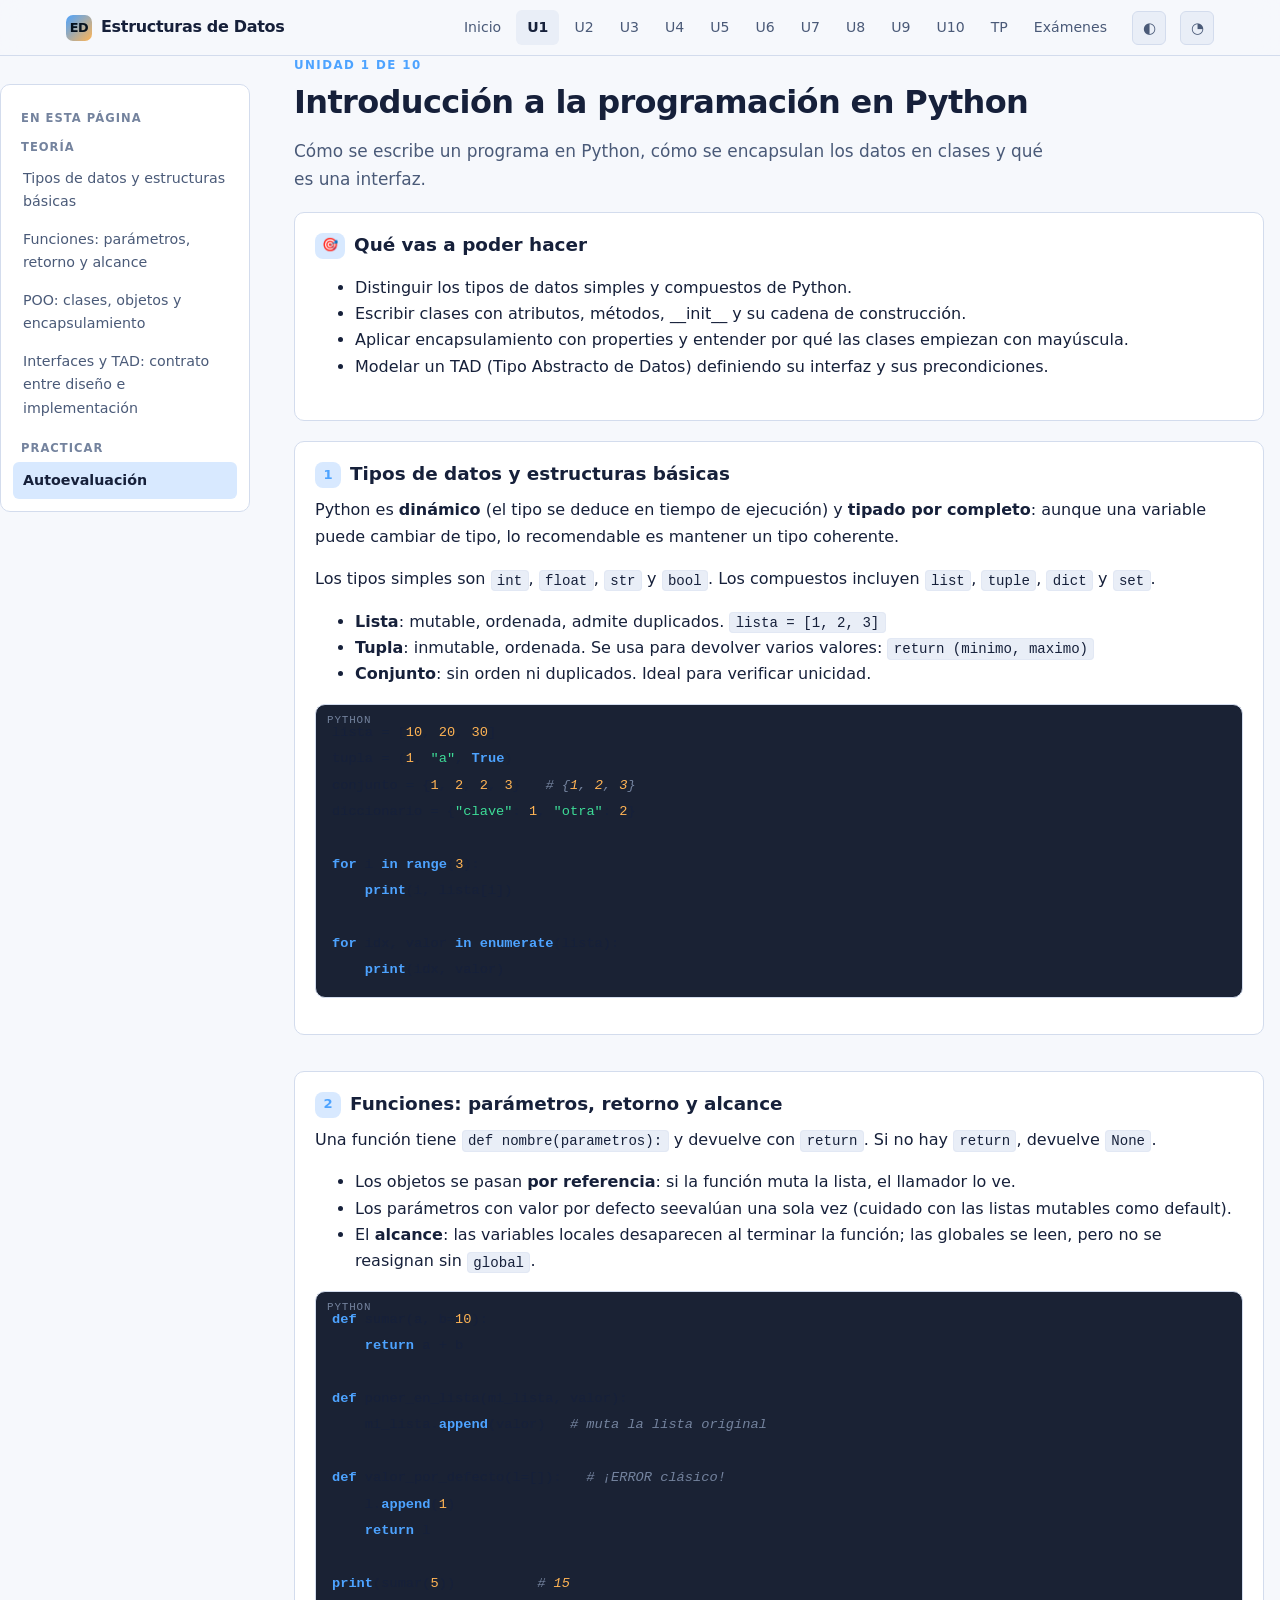
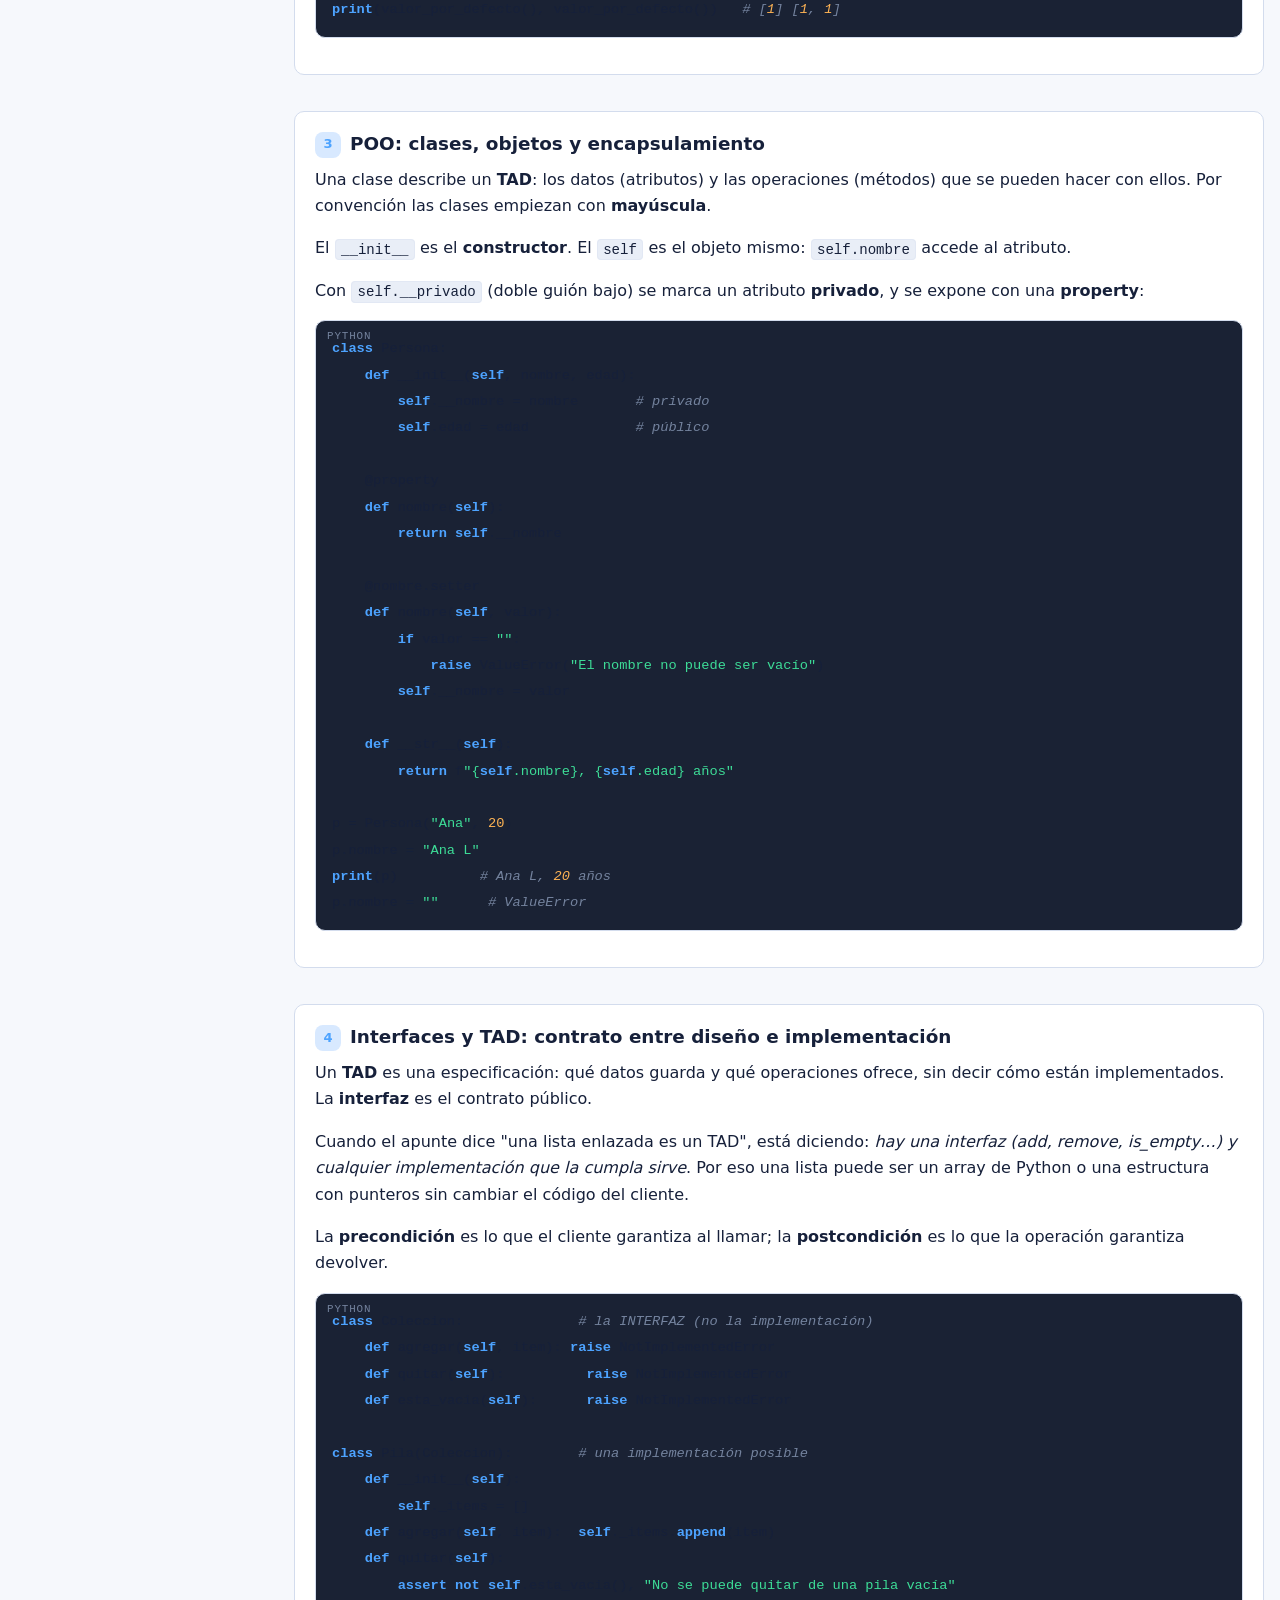
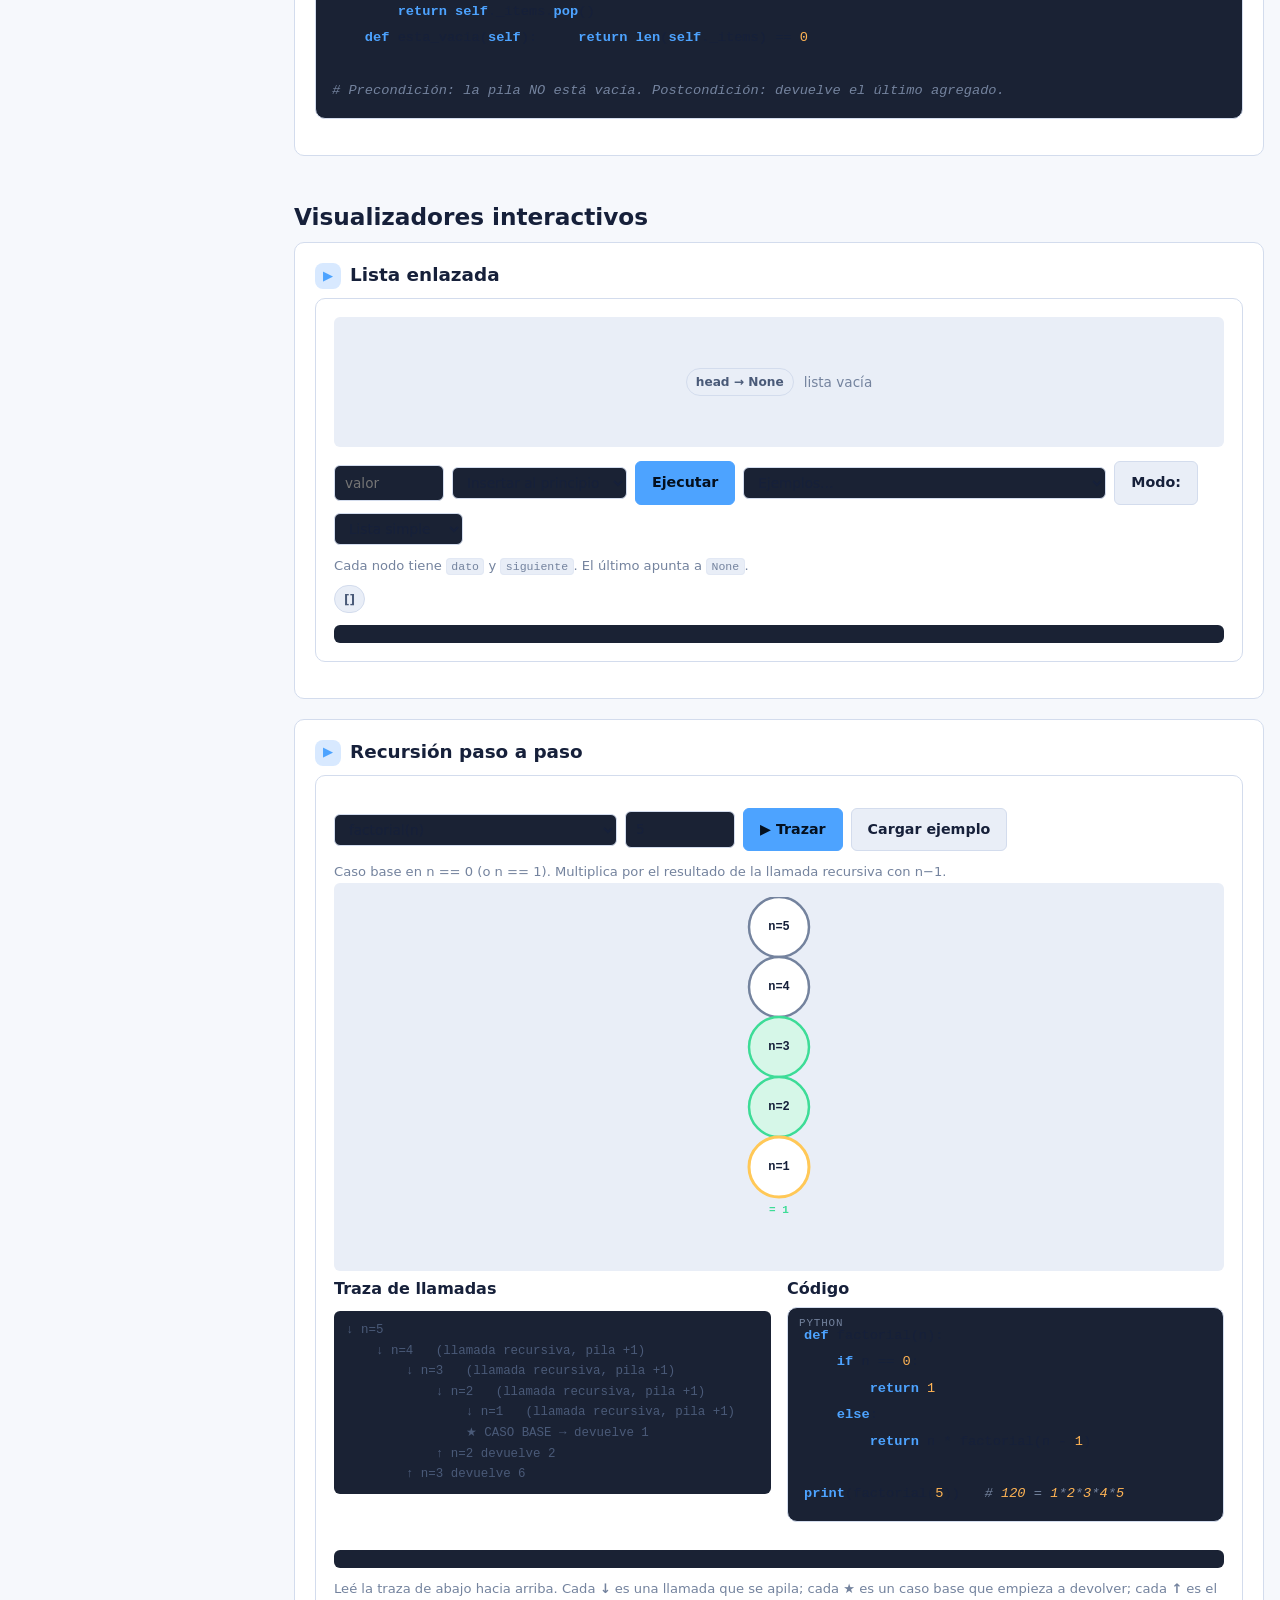
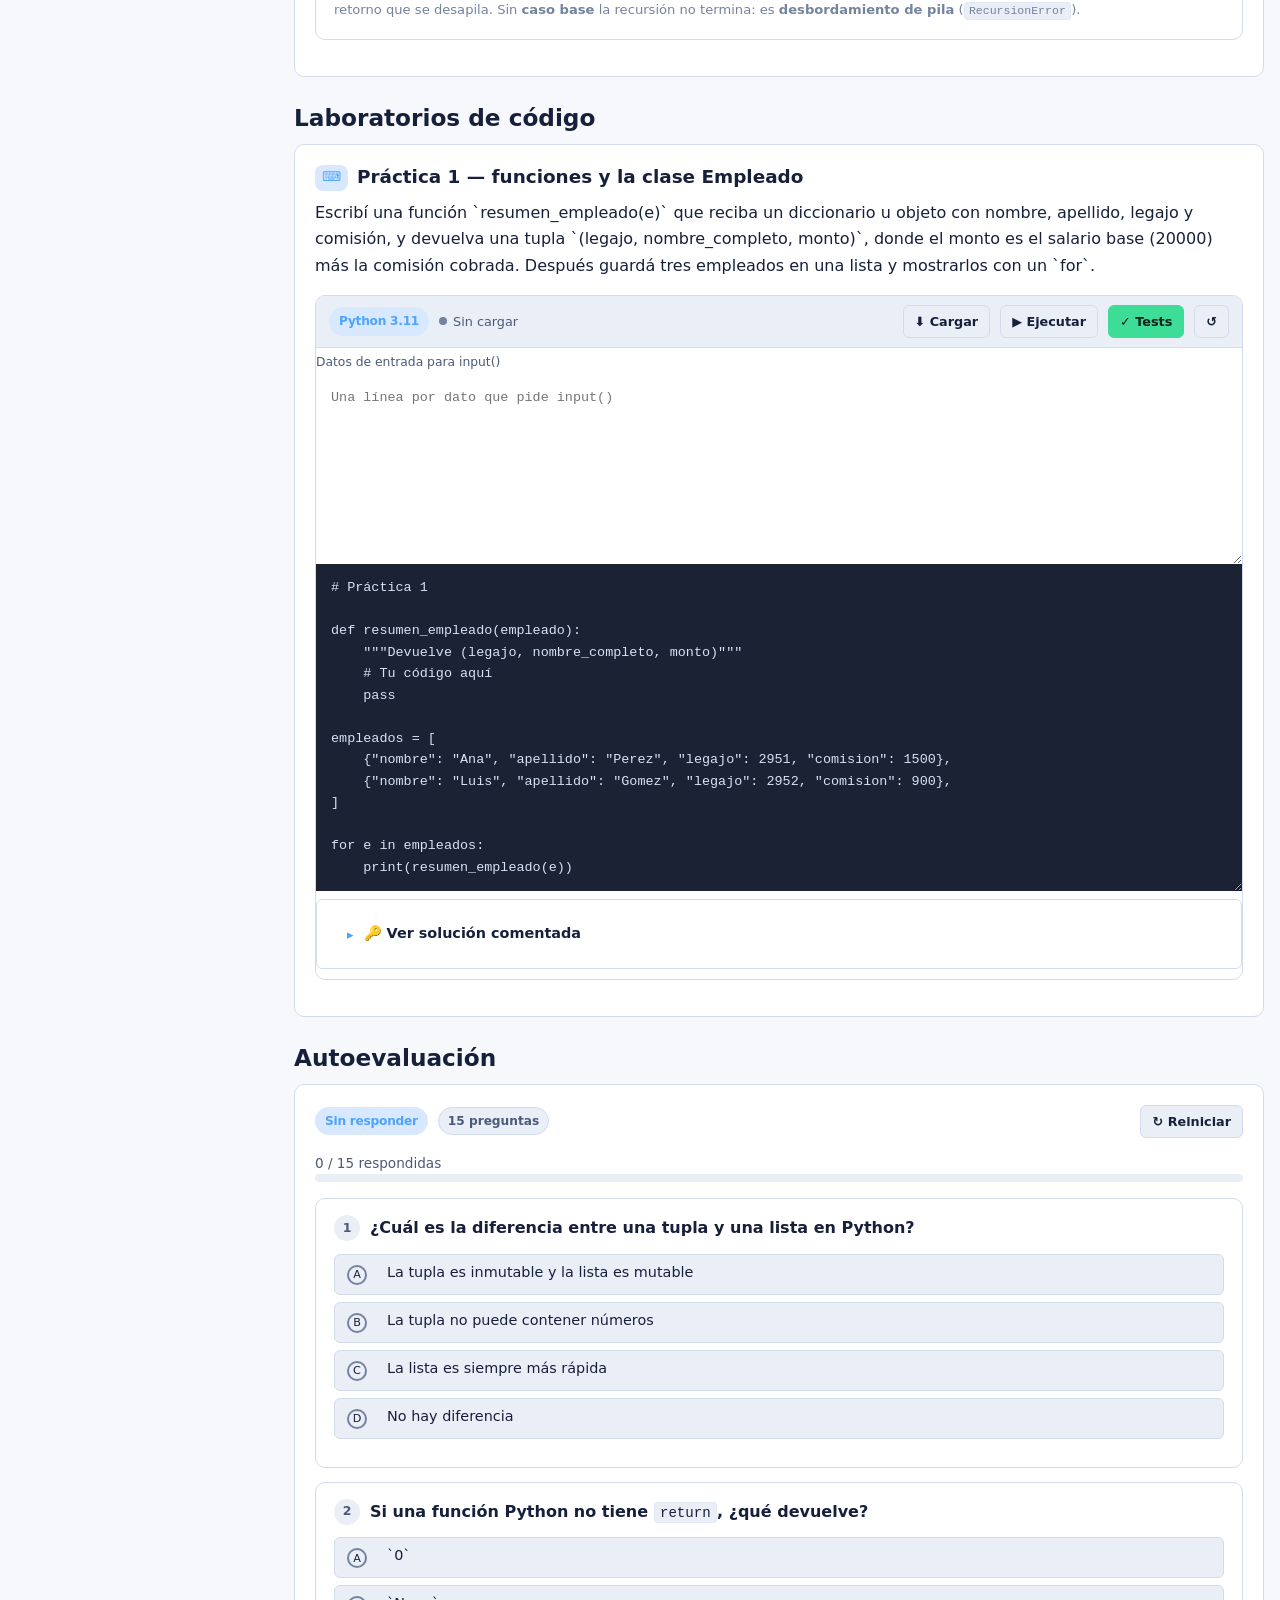
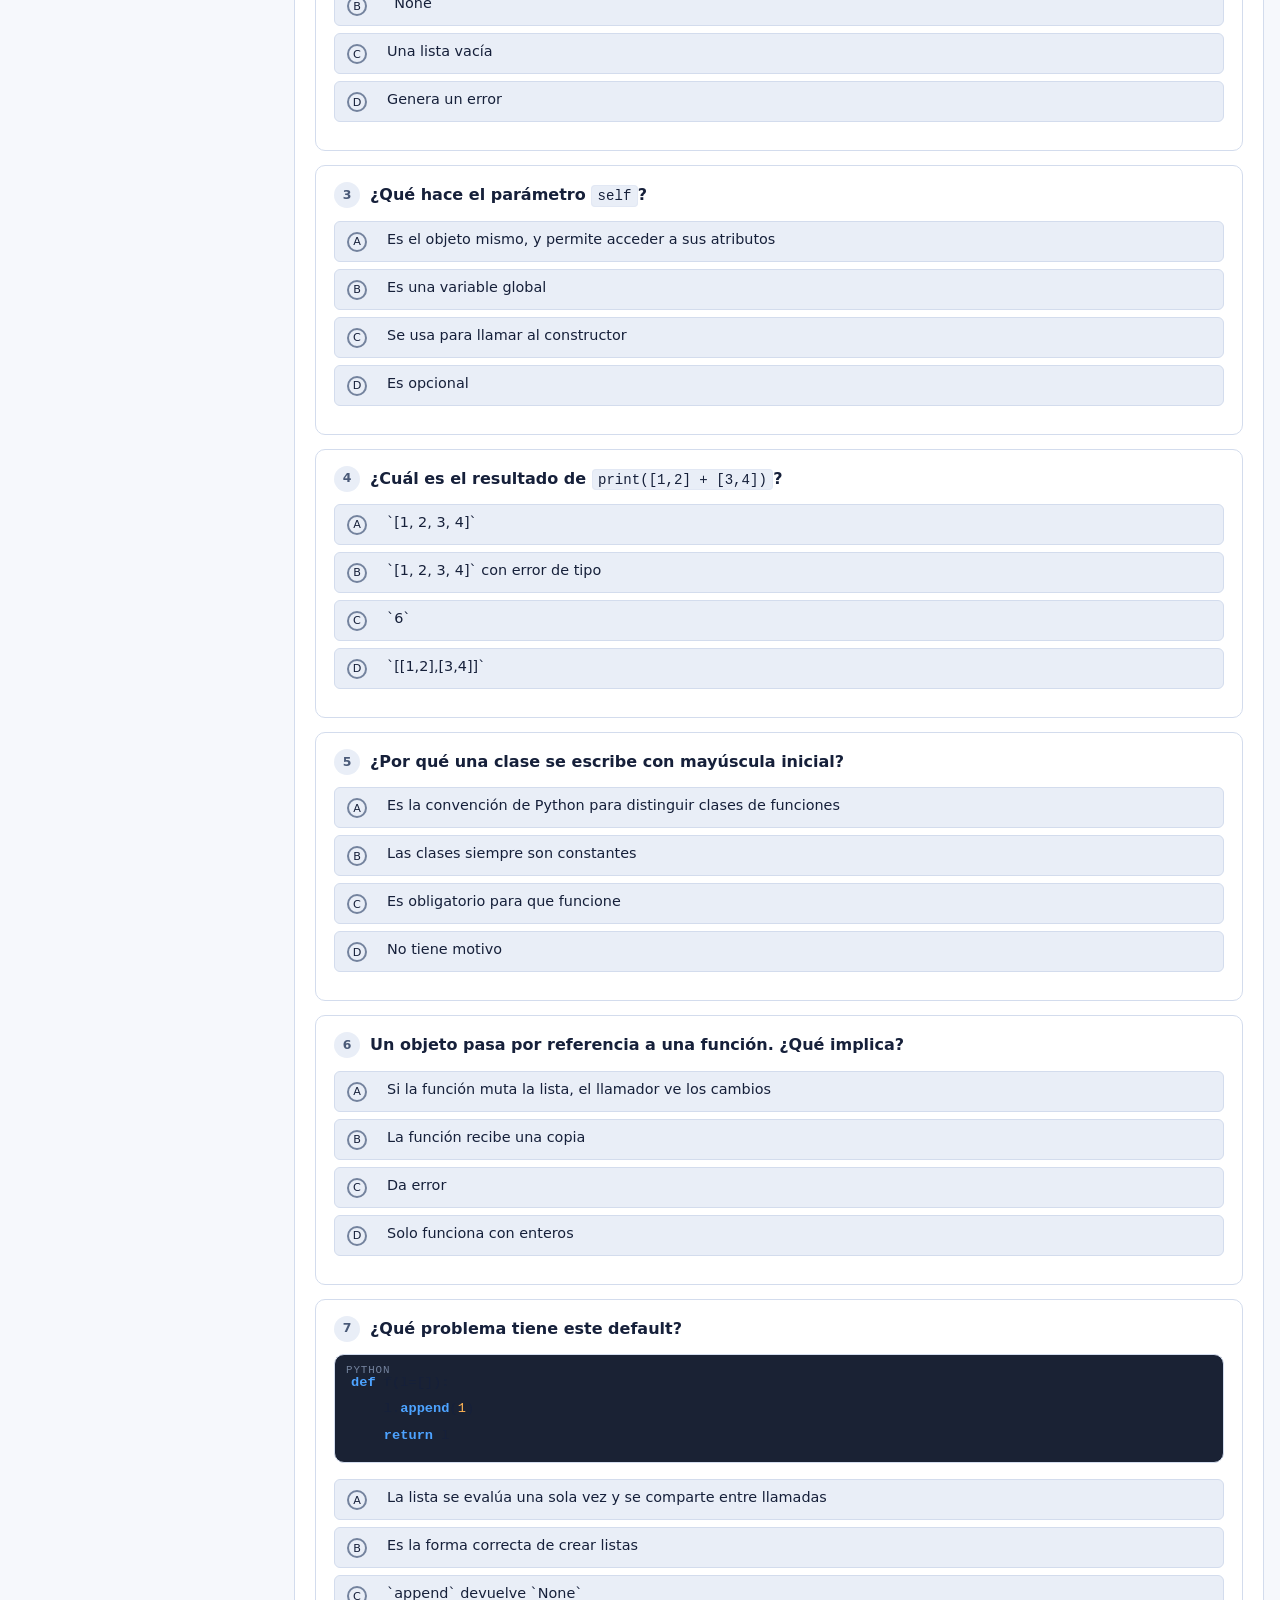
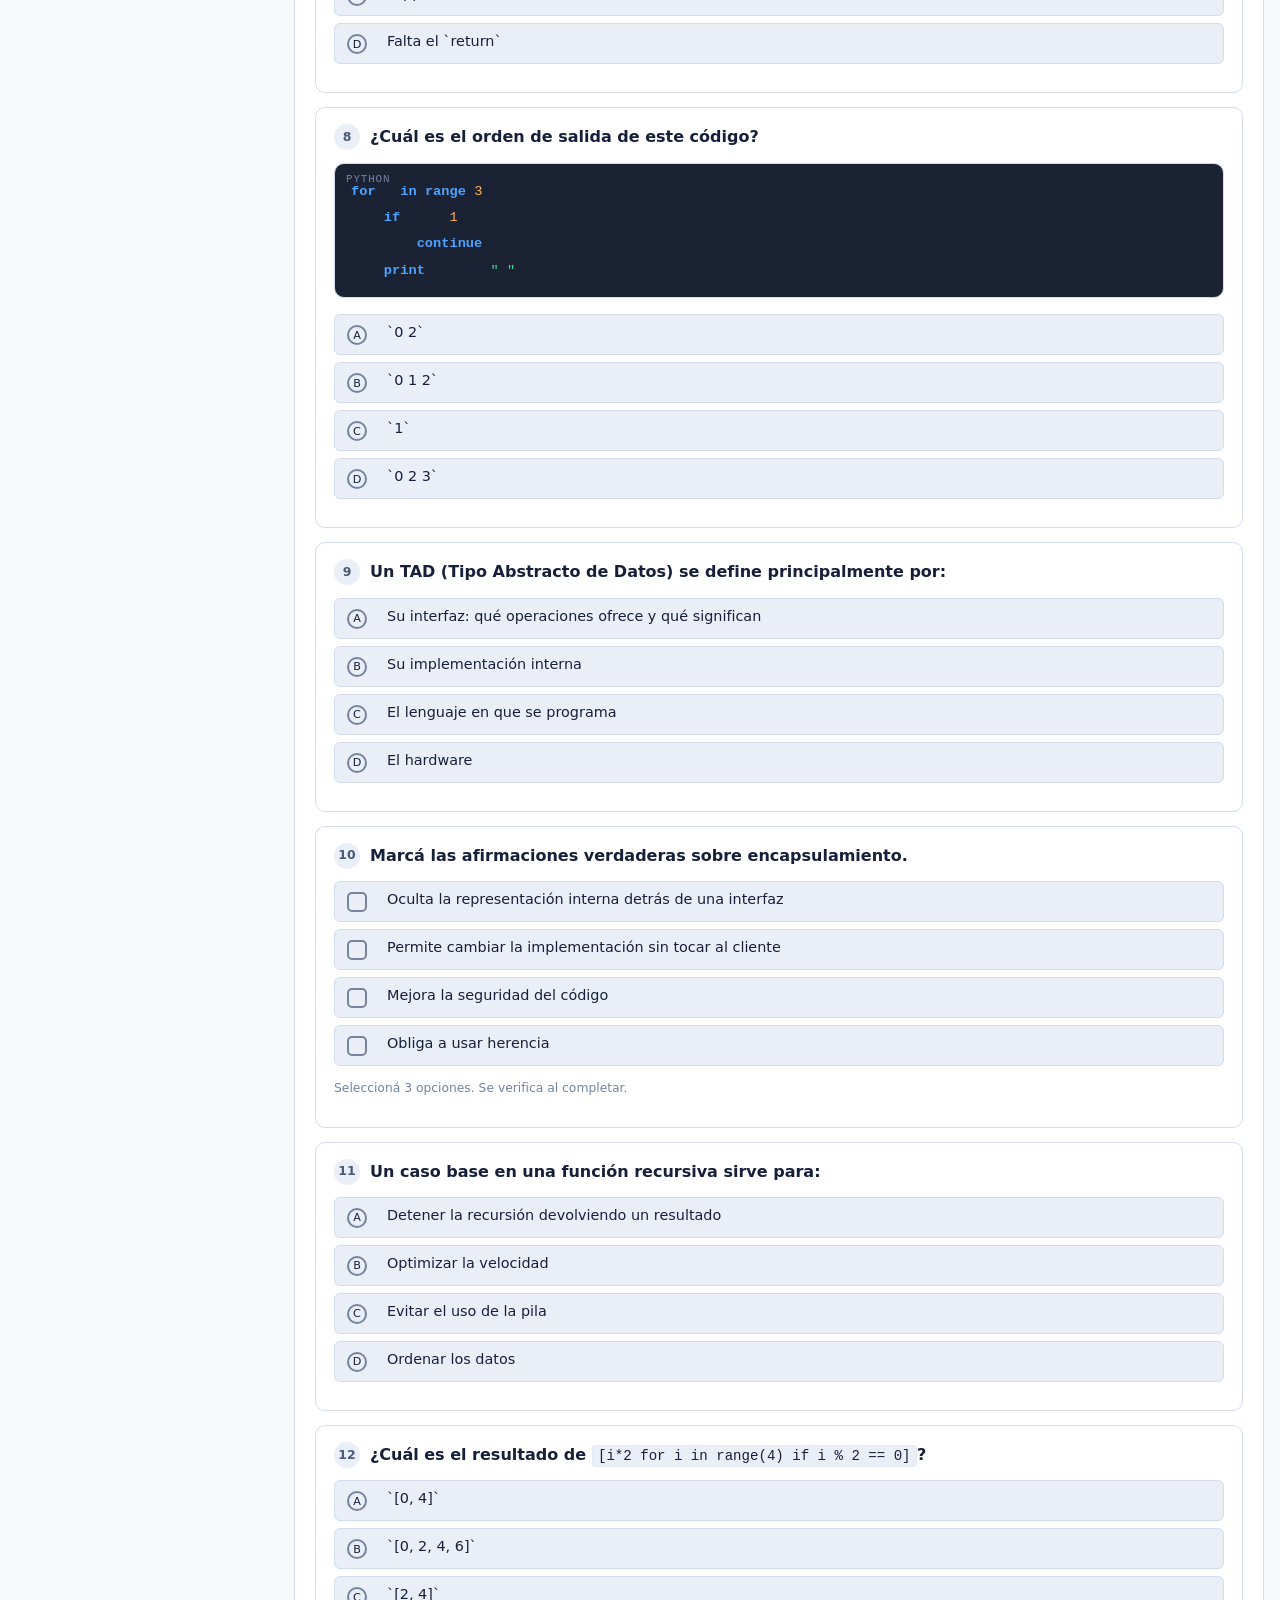
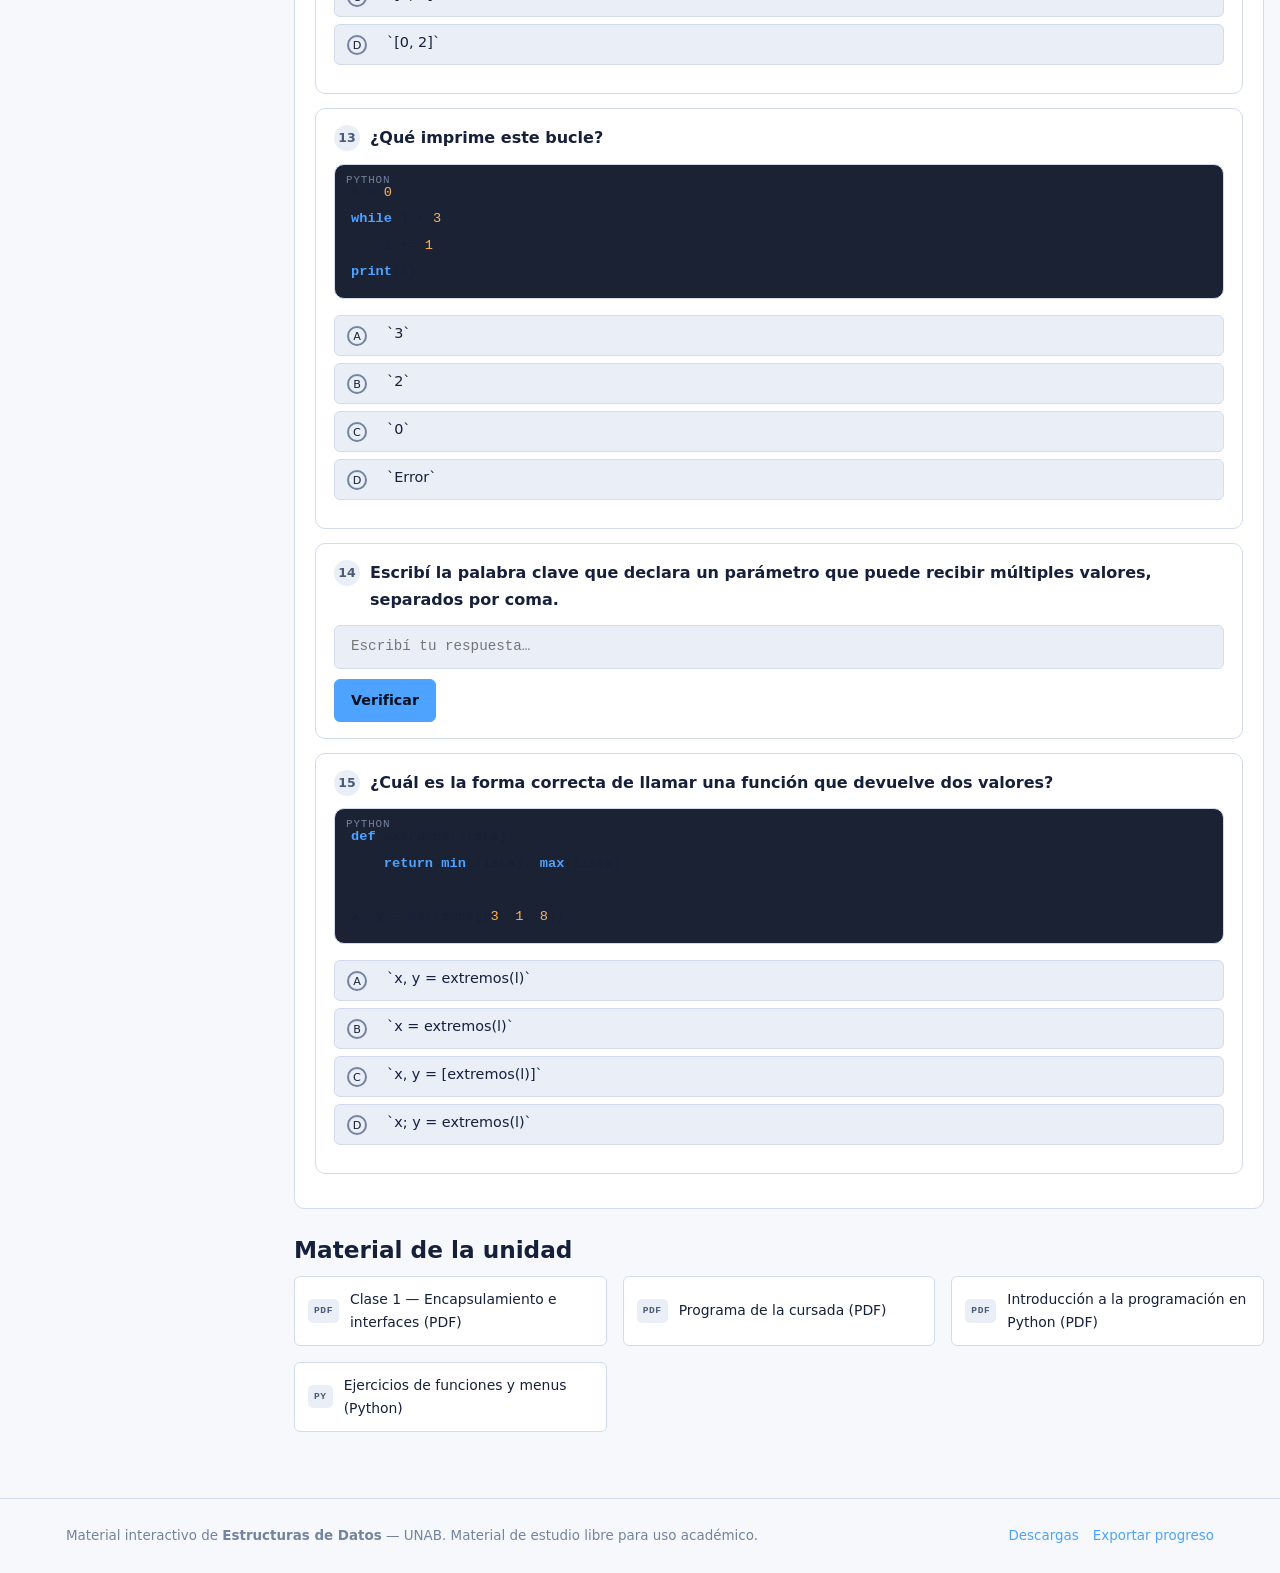
==== commit 8abf3c3c: "Corregir el nombre de la materia: Estructuras de Datos Co-authored-by: Cursor <cursoragent@cursor.co" ====
--- a/u1/index.html
+++ b/u1/index.html
@@ -4,7 +4,7 @@
   <meta charset="utf-8">
   <meta name="viewport" content="width=device-width, initial-scale=1">
   <title>U1 — Estructuras de Datos</title>
-  <meta name="description" content="Unidad 1 del curso de Algoritmos y Estructuras de Datos.">
+  <meta name="description" content="Unidad 1 del curso de Estructuras de Datos.">
   <link rel="stylesheet" href="../assets/css/main.css">
 </head>
 <body>
